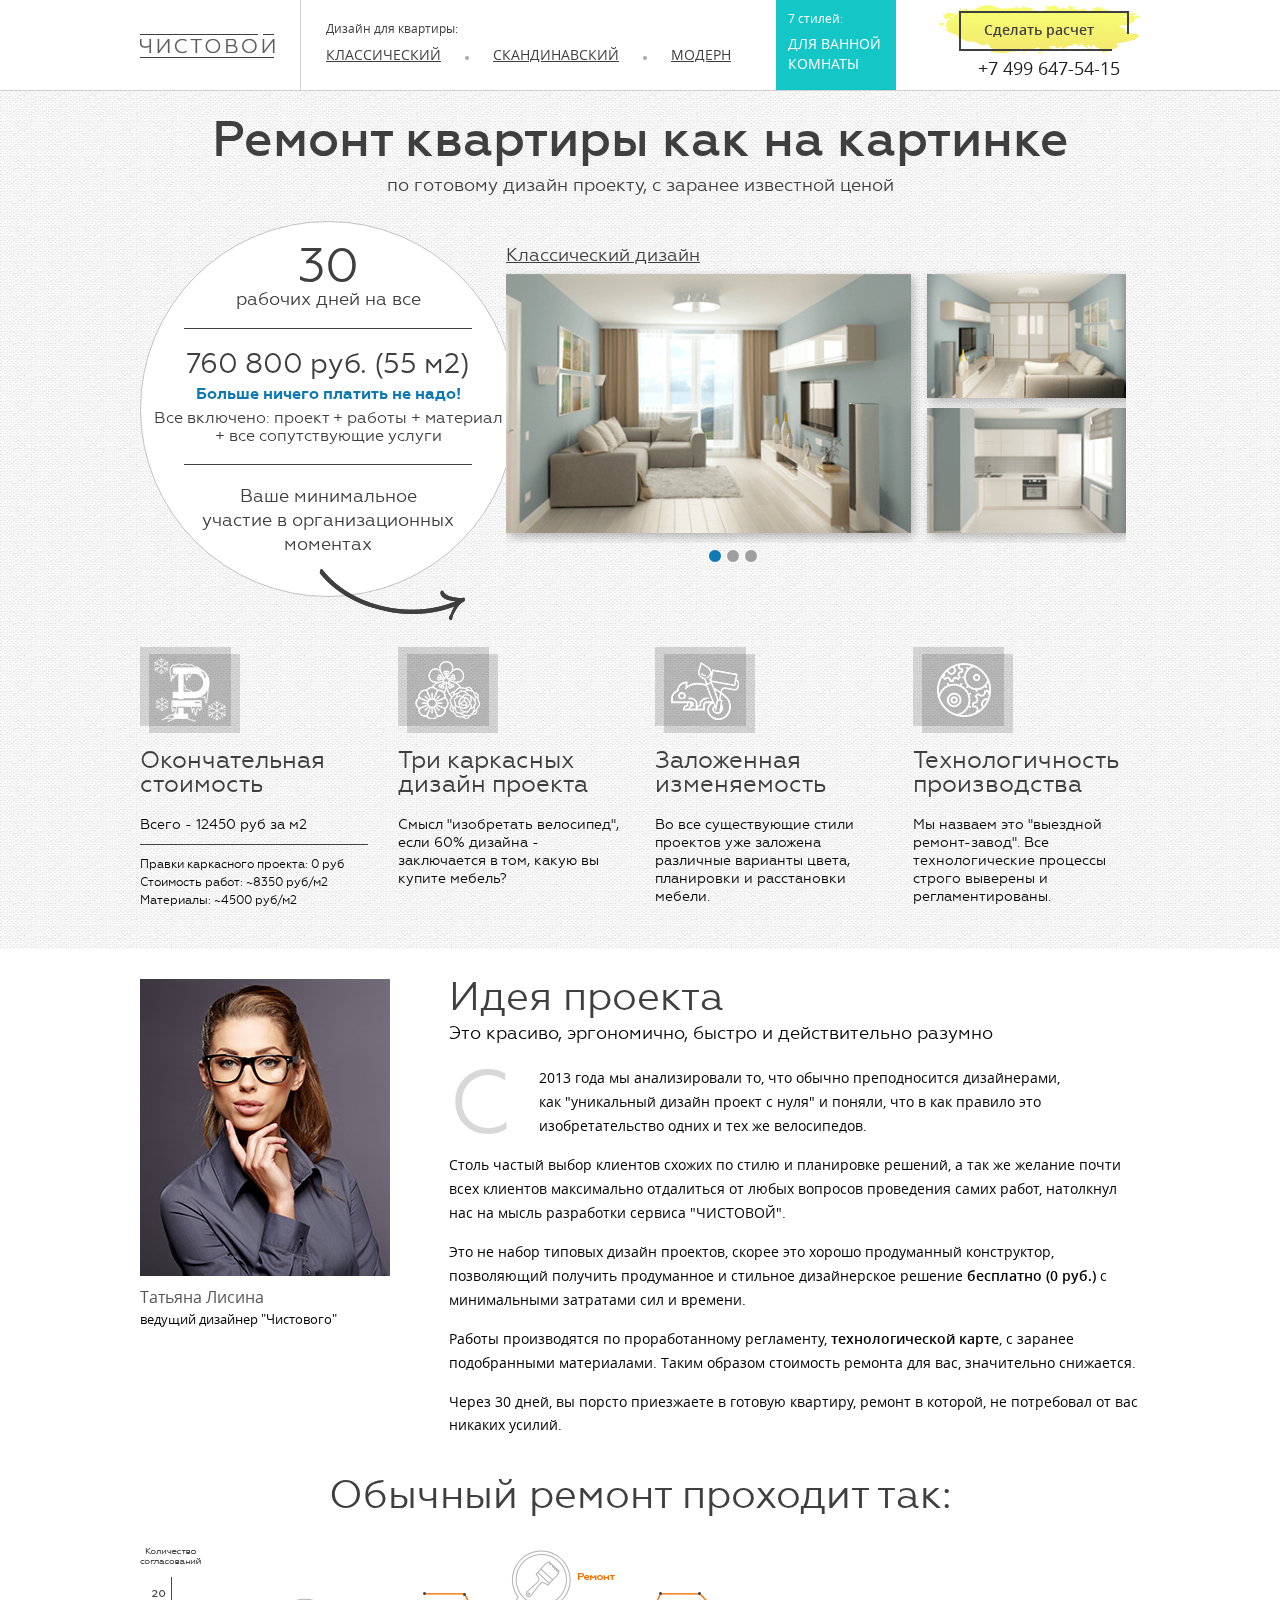
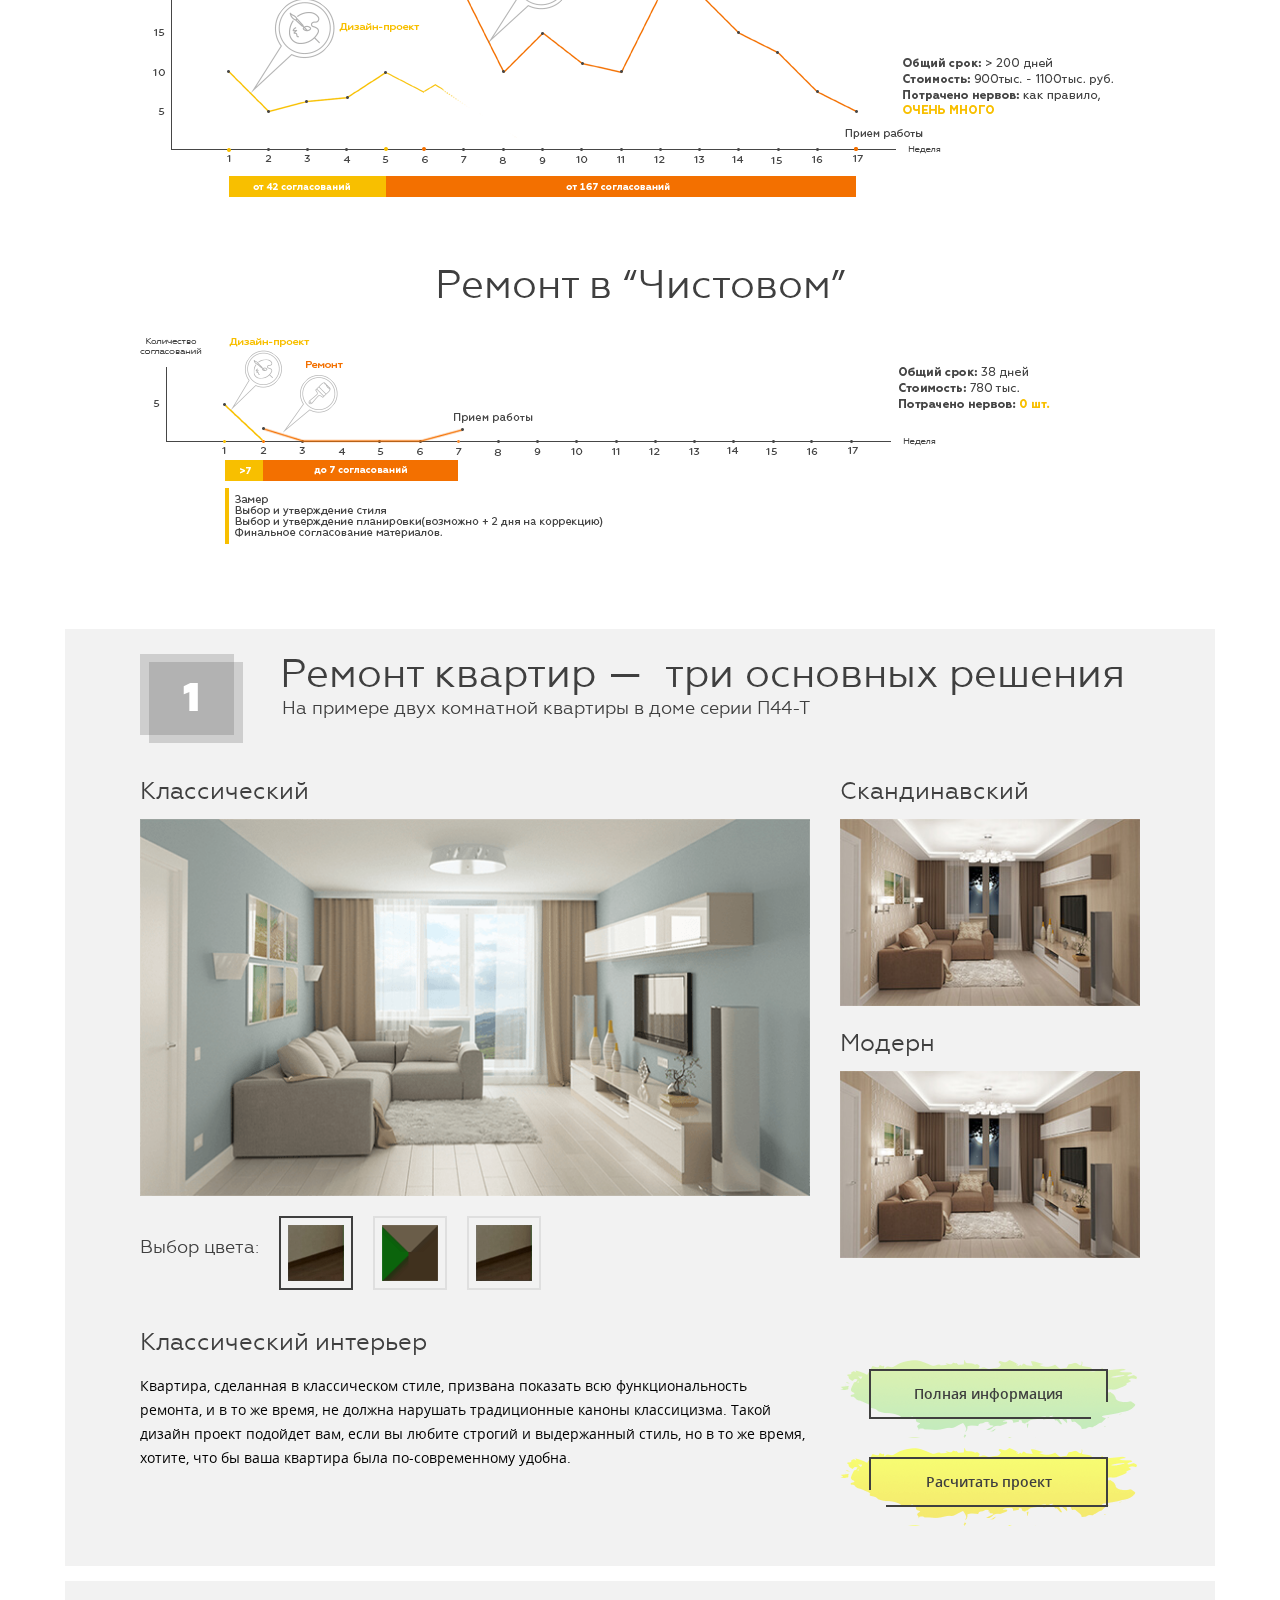
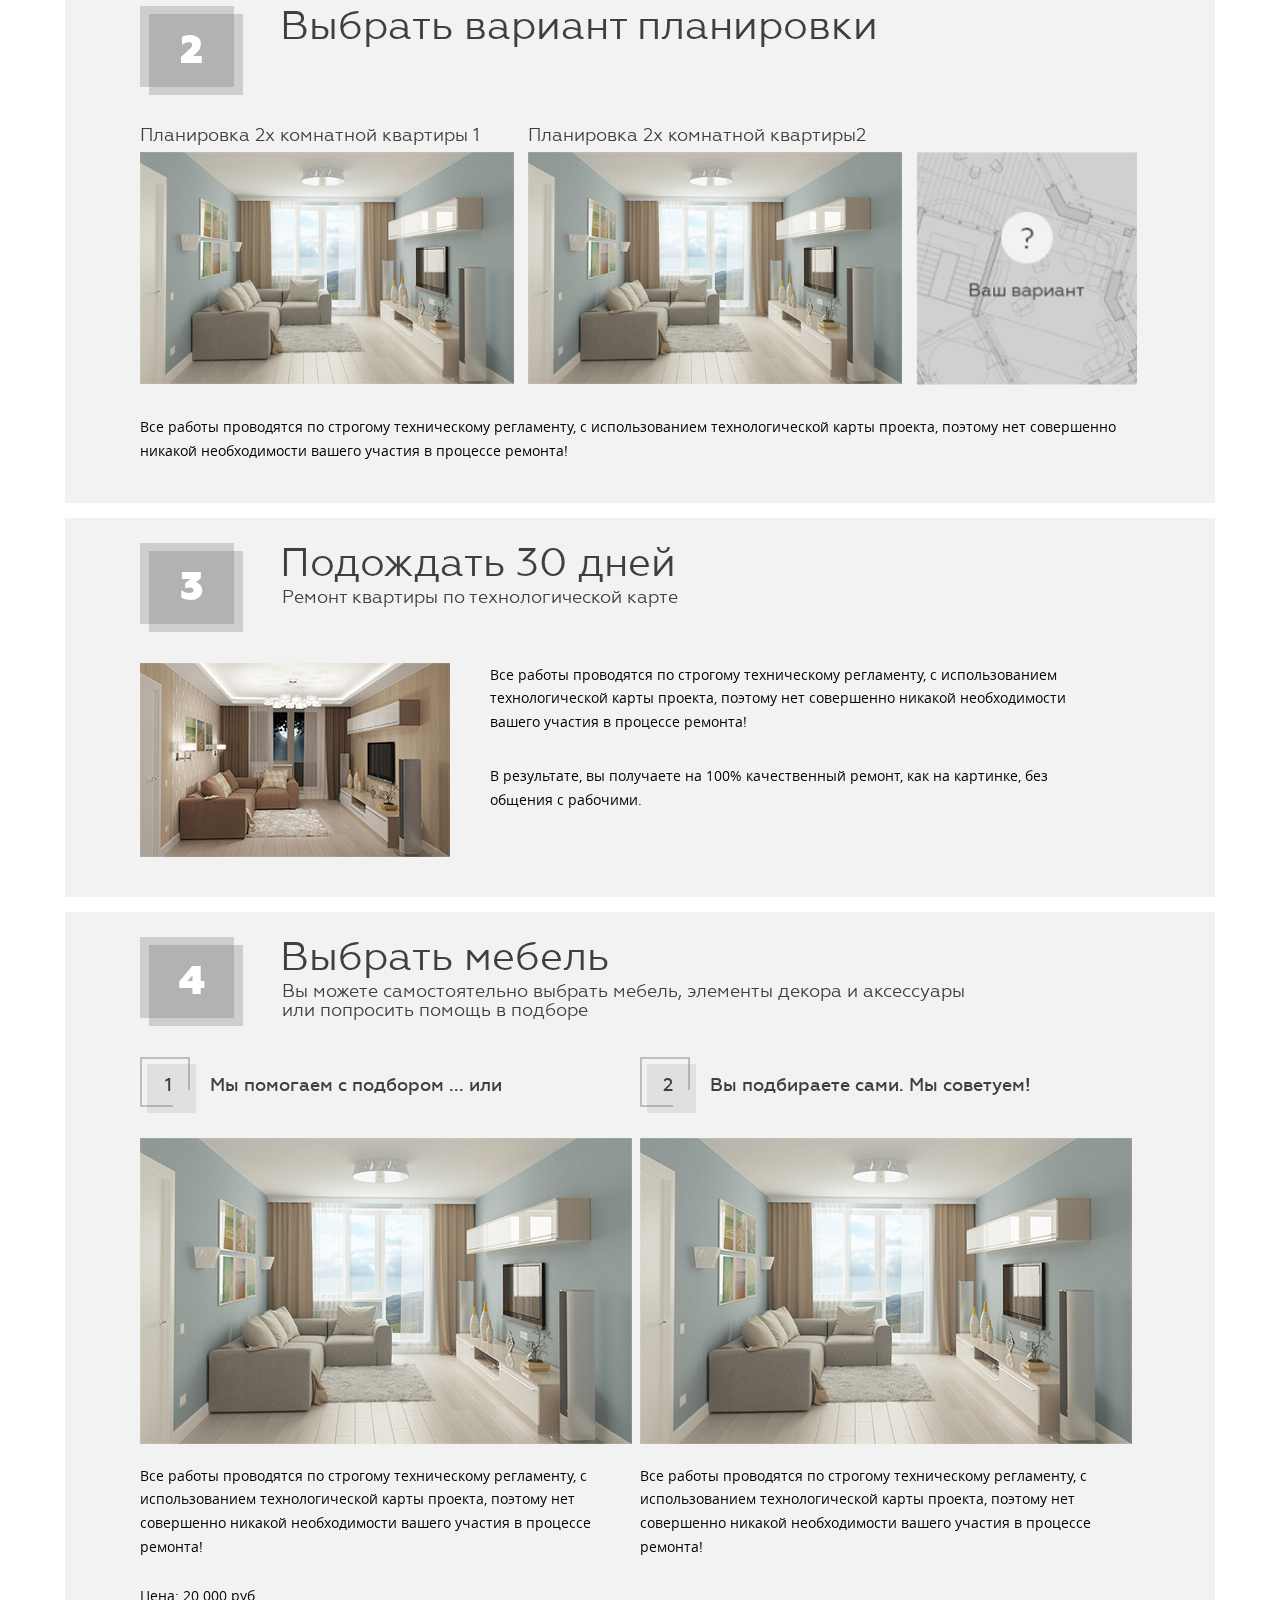
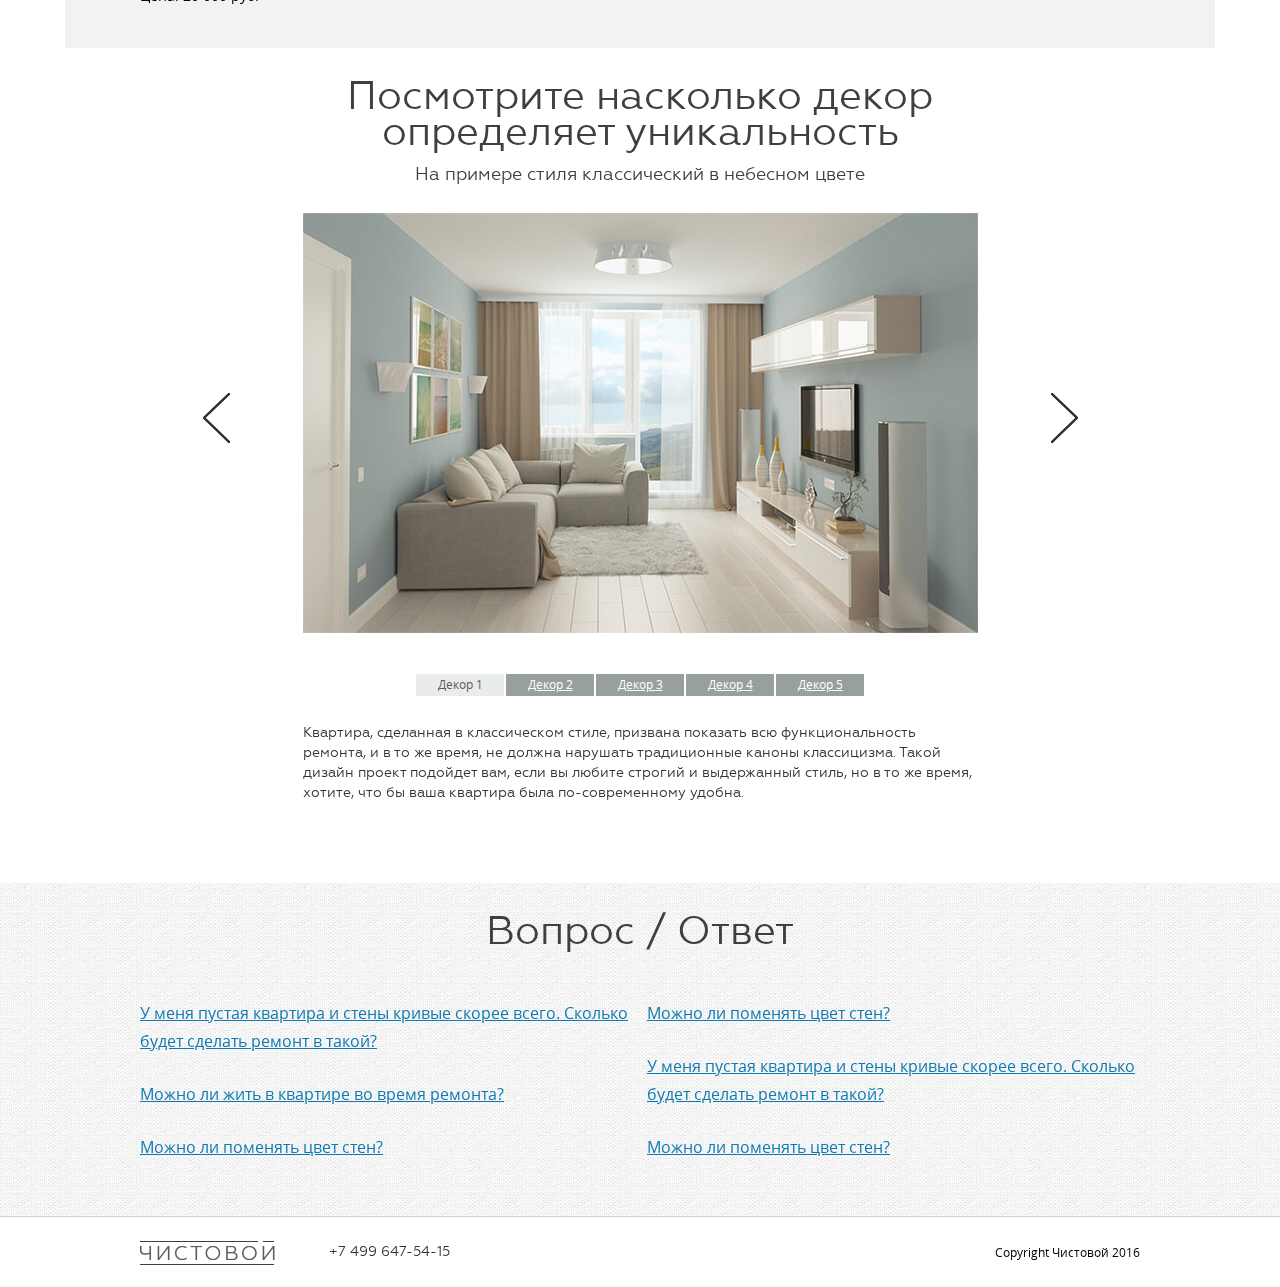
==== index.html @ 05109bc0 "Initial commit" ====
<!doctype html>
<html class="no-js" lang="ru">
<head>
    <meta charset="utf-8">
    <meta http-equiv="x-ua-compatible" content="ie=edge">
    <title></title>
    <meta name="description" content="">
    <meta name="viewport" content="width=device-width, initial-scale=1">

    <link rel="stylesheet" href="css/assets.css">
    <link rel="stylesheet" href="css/style.css">
    <script src="js/vendor/modernizr-2.8.3.min.js"></script>
</head>
<body>

<header class="header">
    <div class="container">

        <div class="header__logo">
            <a href="index.html">
                <img src="img/design/logo.png" alt="">
            </a>
        </div>
        <!-- /.header__logo -->
        <div class="header__menu">
            <div class="header__apartment">
                <span>Дизайн для квартиры:</span>
                <ul>
                    <li><a href="style.html">Классический</a></li>
                    <li><i></i></li>
                    <li><a href="style.html">Скандинавский</a></li>
                    <li><i></i></li>
                    <li><a href="style.html">модерн</a></li>
                </ul>
            </div>
            <!-- /.header__apartment -->
            <div class="header__bathroom">
                <span>7 стилей:</span>
                <ul>
                    <li><a href="bathroom.html">для ванной комнаты</a></li>
                </ul>
            </div>
            <!-- /.header__bathroom -->
        </div>
        <!-- /.header__menu -->
        <div class="header__calculation">
            <a class="header__calculation-calc" href="#">Сделать расчет</a><br>
            <a class="header__calculation-tel" href="tel:+7 499 647-54-15 ">+7 499 647-54-15 </a>
        </div>
        <!-- /.header__calculation -->
        <div class="header__mobile-menu">
            <span></span>
            <span></span>
            <span></span>
        </div>
        <!-- /.header__mobile-menu -->
    </div>
    <!-- /.container -->
</header>
<!-- /.header -->

<main class="main">

    <div class="container">
        <h1>
            Ремонт квартиры как на картинке<br>
                <span>
                    по готовому дизайн проекту, с заранее известной ценой
                </span>
        </h1>
    </div>
    <!-- /.container -->

    <div class="container">

        <div class="main__description main-description">

            <div class="main-description__time">
                <span>30</span>
                рабочих дней на все
            </div>
            <!-- /.main-description__time -->

            <div class="main-description__price">
                760 800 руб. (55 м2)
                <span>Больше ничего платить не надо!</span>
                <p>
                    Все включено: проект + работы + материал<br>
                    + все сопутствующие услуги
                </p>
            </div>
            <!-- /.main-description__price -->

            <div class="main-description__text">
                Ваше минимальное<br>
                участие в организационных<br>
                моментах
            </div>
            <!-- /.main-description__text -->

        </div>
        <!-- /.main__description -->

        <div class="main__slider">

            <div class="main__slider-item">

                <a href="#" class="main__slider-header">Классический дизайн</a>
                <!-- /.main__slider-header -->

                <div class="clearfix">
                    <div class="main__slider-big">
                        <img src="img/content/main-slider/1.png" alt="">
                    </div>
                    <!-- /.main__slider-big -->
                    <div class="main__slider-small">
                        <img src="img/content/main-slider/2.png" alt="">
                        <img src="img/content/main-slider/3.png" alt="">
                    </div>
                    <!-- /.main__slider-small -->
                </div>
                <!-- /.clearfix -->

            </div>
            <!-- /.main__slider-item -->

            <div class="main__slider-item">

                <a href="#" class="main__slider-header">Скандинавский дизайн</a>
                <!-- /.main__slider-header -->

                <div class="clearfix">
                    <div class="main__slider-big">
                        <img src="img/content/main-slider/1.png" alt="">
                    </div>
                    <!-- /.main__slider-big -->
                    <div class="main__slider-small">
                        <img src="img/content/main-slider/2.png" alt="">
                        <img src="img/content/main-slider/3.png" alt="">
                    </div>
                    <!-- /.main__slider-small -->
                </div>
                <!-- /.clearfix -->

            </div>
            <!-- /.main__slider-item -->

            <div class="main__slider-item">

                <a href="#" class="main__slider-header">Модерн</a>
                <!-- /.main__slider-header -->

                <div class="clearfix">
                    <div class="main__slider-big">
                        <img src="img/content/main-slider/1.png" alt="">
                    </div>
                    <!-- /.main__slider-big -->
                    <div class="main__slider-small">
                        <img src="img/content/main-slider/2.png" alt="">
                        <img src="img/content/main-slider/3.png" alt="">
                    </div>
                    <!-- /.main__slider-small -->
                </div>
                <!-- /.clearfix -->

            </div>
            <!-- /.main__slider-item -->

        </div>
        <!-- /.main__slider -->

    </div>
    <!-- /.container -->
    <div class="container">

        <div class="main__info">

            <div class="row">
                <div class="main__info-item">
                    <img src="img/design/ico/main__info/1.png" alt="">
                    <h3>
                        Окончательная<br>
                        стоимость
                    </h3>
                    <p>
                        <span>Всего - 12450 руб за м2</span>
                        <small>
                            Правки каркасного проекта: 0 руб
                            Стоимость работ: ~8350 руб/м2
                            Материалы: ~4500 руб/м2
                        </small>
                    </p>
                </div>
                <!-- /.main__info-item -->
                <div class="main__info-item">
                    <img src="img/design/ico/main__info/2.png" alt="">
                    <h3>
                        Три каркасных<br>
                        дизайн проекта
                    </h3>
                    <p>
                        Смысл "изобретать велосипед", если 60% дизайна - заключается в том, какую вы купите мебель?
                    </p>
                </div>
                <!-- /.main__info-item -->
                <div class="main__info-item">
                    <img src="img/design/ico/main__info/3.png" alt="">
                    <h3>
                        Заложенная<br>
                        изменяемость
                    </h3>
                    <p>
                        Во все существующие стили проектов уже заложена различные варианты цвета, планировки и
                        расстановки мебели.
                    </p>
                </div>
                <!-- /.main__info-item -->
                <div class="main__info-item">
                    <img src="img/design/ico/main__info/4.png" alt="">
                    <h3>
                        Технологичность<br>
                        производства
                    </h3>
                    <p>
                        Мы назваем это "выездной ремонт-завод". Все технологические процессы строго выверены
                        и регламентированы.
                    </p>
                </div>
                <!-- /.main__info-item -->
            </div>
            <!-- /.row -->

        </div>
        <!-- /.main__info -->

    </div>
    <!-- /.container -->

</main>
<!-- /.main -->

<section class="idea">
    <div class="container">
        <div class="row">
            <div class="idea__img">
                <img src="img/design/idea/idea__img.jpg" alt="">
                <h3>Татьяна Лисина</h3>
                <span>ведущий дизайнер "Чистового"</span>
            </div>
            <!-- /.idea__img -->
            <div class="idea__text">
                <h2 class="section-header">
                    Идея проекта
                </h2>
                <!-- /.section-header -->
                <h3>Это красиво, эргономично, быстро и действительно разумно</h3>
                <p class="p--first">
                    2013 года мы анализировали то, что обычно преподносится дизайнерами,<br>
                    как "уникальный дизайн проект с нуля" и поняли, что в как правило
                    это изобретательство одних и тех же велосипедов.
                </p>
                <p>
                    Столь частый выбор клиентов схожих по стилю и планировке решений,
                    а так же желание почти всех клиентов максимально отдалиться от любых
                    вопросов проведения самих работ, натолкнул нас на мысль разработки сервиса "ЧИСТОВОЙ".
                </p>
                <p>
                    Это не набор типовых дизайн проектов, скорее это хорошо продуманный
                    конструктор, позволяющий получить продуманное и стильное дизайнерское
                    решение <b>бесплатно (0 руб.)</b>
                    с минимальными затратами сил и времени.
                </p>
                <p>
                    Работы производятся по проработанному регламенту, <b>технологической карте</b>,
                    с заранее подобранными материалами. Таким образом стоимость ремонта для вас,
                    значительно снижается.
                </p>
                <p>
                    Через 30 дней, вы порсто приезжаете в готовую квартиру,
                    ремонт в которой, не потребовал от вас никаких усилий.
                </p>
            </div>
            <!-- /.idea__text -->
        </div>
        <!-- /.row -->
    </div>
    <!-- /.container -->
</section>
<!-- /.idea -->

<section class="difference">
    <div class="container">
        <div class="difference__item">
            <div class="section-header">Обычный ремонт проходит так:</div>
            <!-- /.section-header -->
            <img src="img/design/scheme/scheme-1.png" alt="">
        </div>
        <!-- /.difference__item -->
        <div class="difference__item">
            <div class="section-header">Ремонт в “Чистовом”</div>
            <!-- /.section-header -->
            <img src="img/design/scheme/scheme-2.png" alt="">
        </div>
        <!-- /.difference__item -->
    </div>
    <!-- /.container -->
</section>
<!-- /.difference -->

<section class="steps">
    <div class="container">
        <div class="steps__item step step--1">
            <div class="step__header">
                <div class="step__marker">1</div>
                <!-- /.step__marker -->
                <h2>Ремонт квартир —  три основных решения</h2>
                <div class="step__header-description">
                    На примере двух комнатной квартиры в доме серии П44-Т
                </div>
                <!-- /.step__header-description -->
            </div>
            <!-- /.step__header -->
            <div class="clearfix">
                <div class="step--1__big">
                    <div class="step--1__big-item active">
                        <h3>Классический</h3>
                        <div class="step--1__slider">
                            <img src="img/design/step-1.png" alt="">
                            <img src="img/design/step-1-2.jpg" alt="">
                            <img src="img/design/step-1-3.jpg" alt="">
                        </div>
                        <!-- /.step--1__slider -->

                        <div class="step--1__selection">
                            <span>Выбор цвета:</span>
                            <div class="step--1__selection__item active">
                                <img src="img/design/ico/steps/1.png" alt="">
                            </div>
                            <!-- /.step--1__selection__item -->
                            <div class="step--1__selection__item">
                                <img src="img/design/ico/steps/2.png" alt="">
                            </div>
                            <!-- /.step--1__selection__item -->
                            <div class="step--1__selection__item">
                                <img src="img/design/ico/steps/3.png" alt="">
                            </div>
                            <!-- /.step--1__selection__item -->
                        </div>
                        <!-- /.step--1__selection -->
                    </div>
                    <!-- /.step--1__big-item -->
                    <div class="step--1__big-item">
                        <h3>Скандинавский</h3>
                        <div class="step--1__slider">
                            <img src="img/design/step-1.png" alt="">
                            <img src="img/design/step-1-2.jpg" alt="">
                            <img src="img/design/step-1-3.jpg" alt="">
                        </div>
                        <!-- /.step--1__slider -->

                        <div class="step--1__selection">
                            <span>Выбор цвета:</span>
                            <div class="step--1__selection__item active">
                                <img src="img/design/ico/steps/1.png" alt="">
                            </div>
                            <!-- /.step--1__selection__item -->
                            <div class="step--1__selection__item">
                                <img src="img/design/ico/steps/2.png" alt="">
                            </div>
                            <!-- /.step--1__selection__item -->
                            <div class="step--1__selection__item">
                                <img src="img/design/ico/steps/3.png" alt="">
                            </div>
                            <!-- /.step--1__selection__item -->
                        </div>
                        <!-- /.step--1__selection -->
                    </div>
                    <!-- /.step--1__big-item -->
                    <div class="step--1__big-item">
                        <h3>Модерн</h3>
                        <div class="step--1__slider">
                            <img src="img/design/step-1.png" alt="">
                            <img src="img/design/step-1-2.jpg" alt="">
                            <img src="img/design/step-1-3.jpg" alt="">
                        </div>
                        <!-- /.step--1__slider -->

                        <div class="step--1__selection">
                            <span>Выбор цвета:</span>
                            <div class="step--1__selection__item active">
                                <img src="img/design/ico/steps/1.png" alt="">
                            </div>
                            <!-- /.step--1__selection__item -->
                            <div class="step--1__selection__item">
                                <img src="img/design/ico/steps/2.png" alt="">
                            </div>
                            <!-- /.step--1__selection__item -->
                            <div class="step--1__selection__item">
                                <img src="img/design/ico/steps/3.png" alt="">
                            </div>
                            <!-- /.step--1__selection__item -->
                        </div>
                        <!-- /.step--1__selection -->
                    </div>
                    <!-- /.step--1__big-item -->
                </div>
                <!-- /.step--1__big -->
                <div class="step--1__small">
                    <div class="step--1__small-item">
                        <h3>Классический</h3>
                        <img src="img/content/step-small.jpg" alt="">
                    </div>
                    <!-- /.step--1__small-item -->
                    <div class="step--1__small-item active">
                        <h3>Скандинавский</h3>
                        <img src="img/content/step-small.jpg" alt="">
                    </div>
                    <!-- /.step--1__small-item -->
                    <div class="step--1__small-item active">
                        <h3>Модерн</h3>
                        <img src="img/content/step-small.jpg" alt="">
                    </div>
                    <!-- /.step--1__small-item -->
                </div>
                <!-- /.step--1__small -->
                <div class="step--1__big step--1__big--text">
                    <h3>Классический интерьер</h3>
                    <p>
                        Квартира, сделанная в классическом стиле, призвана показать всю функциональность ремонта, и в то
                        же время, не должна нарушать традиционные каноны классицизма. Такой дизайн проект подойдет вам,
                        если вы любите строгий и выдержанный стиль, но в то же время, хотите, что бы ваша квартира была
                        по-современному удобна.
                    </p>
                </div>
                <!-- /.step--1__big -->
                <div class="step--1__small">
                    <div class="step--1__links">
                        <a class="s1" href="#">Полная информация</a>
                        <a class="s2" href="#">Расчитать проект</a>
                    </div>
                    <!-- /.step--1__links -->
                </div>
                <!-- /.step--1__small -->
            </div>
            <!-- /.clearfix -->
        </div>
        <!-- /.steps__item -->
        <div class="steps__item step step--2">
            <div class="step__header">
                <div class="step__marker">2</div>
                <!-- /.step__marker -->
                <h2>Выбрать вариант планировки</h2>
            </div>
            <!-- /.step__header -->
            <div class="row">
                <div class="step--2__item">
                    <h3>Планировка 2х комнатной квартиры 1</h3>
                    <img src="img/content/staps/step--4.jpg" alt="">
                </div>
                <!-- /.step--2__item -->
                <div class="step--2__item">
                    <h3>Планировка 2х комнатной квартиры2</h3>
                    <img src="img/content/staps/step--4.jpg" alt="">
                </div>
                <!-- /.step--2__item -->
                <div class="step--2__item step--2__item--last">
                    <img src="img/design/your-option.jpg" alt="">
                </div>
                <!-- /.step--2__item -->
            </div>
            <!-- /.row -->
            <p>
                Все работы проводятся по строгому техническому регламенту, с использованием технологической карты
                проекта, поэтому нет совершенно никакой необходимости вашего участия в процессе ремонта!
            </p>
        </div>
        <!-- /.steps__item -->
        <div class="steps__item step step--3">
            <div class="step__header">
                <div class="step__marker">3</div>
                <!-- /.step__marker -->
                <h2>Подождать 30 дней</h2>
                <div class="step__header-description">
                    Ремонт квартиры по технологической карте
                </div>
                <!-- /.step__header-description -->
            </div>
            <!-- /.step__header -->
            <div class="step__wrap">
                <div class="step--3__img">
                    <img src="img/content/staps/step-3.jpg" alt="">
                </div>
                <!-- /.step--3__img -->
                <div class="step--3__text">
                    <p>
                        Все работы проводятся по строгому техническому регламенту, с использованием технологической
                        карты проекта, поэтому нет совершенно никакой необходимости вашего участия в процессе ремонта!
                    </p>
                    <p>
                        В результате, вы получаете на 100% качественный ремонт, как на картинке, без общения с рабочими.
                    </p>
                </div>
                <!-- /.step--3__text -->
            </div>
            <!-- /.step__wrap -->
        </div>
        <!-- /.steps__item -->
        <div class="steps__item step step--4">
            <div class="step__header">
                <div class="step__marker">4</div>
                <!-- /.step__marker -->
                <h2>Выбрать мебель</h2>
                <div class="step__header-description">
                    Вы можете самостоятельно выбрать мебель, элементы декора и аксессуары<br>
                    или попросить помощь в подборе
                </div>
                <!-- /.step__header-description -->
            </div>
            <!-- /.step__header -->
            <div class="step__wrap">
                <div class="step--4__item">
                    <div class="step--4__header">
                        <div class="step--4__marker">1</div>
                        <!-- /.step--4__marker -->
                        <span>Мы помогаем с подбором               ... или</span>
                    </div>
                    <!-- /.step--4__header -->
                    <img src="img/content/staps/step--4.jpg" alt="">
                    <p>
                        Все работы проводятся по строгому техническому регламенту, с использованием технологической
                        карты проекта, поэтому нет совершенно никакой необходимости вашего участия в процессе ремонта!
                    </p>
                    <div class="step--4__price">
                        Цена: 20 000 руб.
                    </div>
                    <!-- /.step--4__price -->
                </div>
                <!-- /.step--4__item -->
                <div class="step--4__item">
                    <div class="step--4__header">
                        <div class="step--4__marker">2</div>
                        <!-- /.step--4__marker -->
                        <span>Вы подбираете сами. Мы советуем! </span>
                    </div>
                    <!-- /.step--4__header -->
                    <img src="img/content/staps/step--4.jpg" alt="">
                    <p>
                        Все работы проводятся по строгому техническому регламенту, с использованием технологической
                        карты проекта, поэтому нет совершенно никакой необходимости вашего участия в процессе ремонта!
                    </p>
                </div>
                <!-- /.step--4__item -->
            </div>
            <!-- /.step__wrap -->
        </div>
        <!-- /.steps__item -->
    </div>
    <!-- /.container -->
</section>
<!-- /.steps -->

<section class="decor-slider">
    <div class="container">
        <h2 class="section-header">
            Посмотрите насколько декор<br>
            определяет уникальность
        </h2>
        <!-- /.section-header -->
        <h3>На примере стиля классический в небесном цвете </h3>
        <div class="decor-slider__slider">
            <div class="decor-slider__item">
                <img src="img/content/decor-slider/decor-slider.jpg" alt="">
                <div class="decor-slider__description">
                    <p>
                        Квартира, сделанная в классическом стиле, призвана показать всю функциональность ремонта, и в то
                        же время, не должна нарушать традиционные каноны классицизма. Такой дизайн проект подойдет вам,
                        если вы любите строгий и выдержанный стиль, но в то же время, хотите, что бы ваша квартира была
                        по-современному удобна.
                    </p>
                </div>
                <!-- /.decor-slider__description -->
            </div>
            <!-- /.decor-slider__item -->
            <div class="decor-slider__item">
                <img src="img/content/decor-slider/decor-slider.jpg" alt="">
                <div class="decor-slider__description">
                    <p>
                        Квартира, сделанная в классическом стиле, призвана показать всю функциональность ремонта, и в то
                        же время, не должна нарушать традиционные каноны классицизма. Такой дизайн проект подойдет вам,
                        если вы любите строгий и выдержанный стиль, но в то же время, хотите, что бы ваша квартира была
                        по-современному удобна.
                    </p>
                </div>
                <!-- /.decor-slider__description -->
            </div>
            <!-- /.decor-slider__item -->
            <div class="decor-slider__item">
                <img src="img/content/decor-slider/decor-slider.jpg" alt="">
                <div class="decor-slider__description">
                    <p>
                        Квартира, сделанная в классическом стиле, призвана показать всю функциональность ремонта, и в то
                        же время, не должна нарушать традиционные каноны классицизма. Такой дизайн проект подойдет вам,
                        если вы любите строгий и выдержанный стиль, но в то же время, хотите, что бы ваша квартира была
                        по-современному удобна.
                    </p>
                </div>
                <!-- /.decor-slider__description -->
            </div>
            <!-- /.decor-slider__item -->
            <div class="decor-slider__item">
                <img src="img/content/decor-slider/decor-slider.jpg" alt="">
                <div class="decor-slider__description">
                    <p>
                        Квартира, сделанная в классическом стиле, призвана показать всю функциональность ремонта, и в то
                        же время, не должна нарушать традиционные каноны классицизма. Такой дизайн проект подойдет вам,
                        если вы любите строгий и выдержанный стиль, но в то же время, хотите, что бы ваша квартира была
                        по-современному удобна.
                    </p>
                </div>
                <!-- /.decor-slider__description -->
            </div>
            <!-- /.decor-slider__item -->
            <div class="decor-slider__item">
                <img src="img/content/decor-slider/decor-slider.jpg" alt="">
                <div class="decor-slider__description">
                    <p>
                        Квартира, сделанная в классическом стиле, призвана показать всю функциональность ремонта, и в то
                        же время, не должна нарушать традиционные каноны классицизма. Такой дизайн проект подойдет вам,
                        если вы любите строгий и выдержанный стиль, но в то же время, хотите, что бы ваша квартира была
                        по-современному удобна.
                    </p>
                </div>
                <!-- /.decor-slider__description -->
            </div>
            <!-- /.decor-slider__item -->
        </div>
        <!-- /.decor-slider__slider -->
    </div>
    <!-- /.container -->
</section>
<!-- /.decor-slider -->


<section class="qa">
    <div class="container">
        <h2>Вопрос / Ответ </h2>
        <ul>
            <li>
                <h3>
                    У меня пустая квартира и стены кривые скорее всего. Сколько будет сделать ремонт в такой?
                </h3>
                <p>Lorem ipsum dolor sit amet, consectetur adipisicing elit. A corporis culpa debitis in ipsam, itaque
                    natus nisi nostrum rerum ut.</p>
            </li>
            <li>
                <h3>
                    Можно ли жить в квартире во время ремонта?
                </h3>
                <p>Lorem ipsum dolor sit amet, consectetur adipisicing elit. A corporis culpa debitis in ipsam, itaque
                    natus nisi nostrum rerum ut.</p>
            </li>
            <li>
                <h3>
                    Можно ли поменять цвет стен?
                </h3>
                <p>Lorem ipsum dolor sit amet, consectetur adipisicing elit. A corporis culpa debitis in ipsam, itaque
                    natus nisi nostrum rerum ut.</p>
            </li>
            <li>
                <h3>
                    Можно ли поменять цвет стен?
                </h3>
                <p>Lorem ipsum dolor sit amet, consectetur adipisicing elit. A corporis culpa debitis in ipsam, itaque
                    natus nisi nostrum rerum ut.</p>
            </li>
            <li>
                <h3>
                    У меня пустая квартира и стены кривые скорее всего. Сколько будет сделать ремонт в такой?
                </h3>
                <p>Lorem ipsum dolor sit amet, consectetur adipisicing elit. A corporis culpa debitis in ipsam, itaque
                    natus nisi nostrum rerum ut.</p>
            </li>
            <li>
                <h3>
                    Можно ли поменять цвет стен?
                </h3>
                <p>Lorem ipsum dolor sit amet, consectetur adipisicing elit. A corporis culpa debitis in ipsam, itaque
                    natus nisi nostrum rerum ut.</p>
            </li>
        </ul>
    </div>
    <!-- /.container -->
</section>
<!-- /.qa -->


<footer class="footer">
    <div class="container">
        <div class="footer__contact">
            <img src="img/design/logo.png" alt="">
            <a href="tel:+7 499 647-54-15">+7 499 647-54-15 </a>
        </div>
        <!-- /.footer__contact -->
        <div class="footer__copyright">
            Copyright Чистовой 2016
        </div>
        <!-- /.footer__copyright -->
    </div>
    <!-- /.container -->
</footer>
<!-- /.footer -->


<script src="https://code.jquery.com/jquery-1.12.0.min.js"></script>
<script>window.jQuery || document.write('<script src="js/vendor/jquery-1.12.0.min.js"><\/script>')</script>
<script src="js/assets.js"></script>
<script src="js/main.js"></script>
</body>
</html>
---- css/assets.css ----
/*! normalize.css v3.0.3 | MIT License | github.com/necolas/normalize.css */
html{font-family:sans-serif;-ms-text-size-adjust:100%;-webkit-text-size-adjust:100%}body{margin:0}article,aside,details,figcaption,figure,footer,header,hgroup,main,menu,nav,section,summary{display:block}audio,canvas,progress,video{display:inline-block;vertical-align:baseline}audio:not([controls]){display:none;height:0}[hidden],template{display:none}a{background-color:transparent}a:active,a:hover{outline:0}abbr[title]{border-bottom:1px dotted}b,strong{font-weight:700}dfn{font-style:italic}h1{font-size:2em;margin:.67em 0}mark{color:#000;background:#ff0}small{font-size:80%}sub,sup{font-size:75%;line-height:0;position:relative;vertical-align:baseline}sup{top:-.5em}sub{bottom:-.25em}img{border:0}svg:not(:root){overflow:hidden}figure{margin:1em 40px}hr{box-sizing:content-box;height:0}pre{overflow:auto}code,kbd,pre,samp{font-family:monospace,monospace;font-size:1em}button,input,optgroup,select,textarea{font:inherit;margin:0;color:inherit}button{overflow:visible}button,select{text-transform:none}button,html input[type=button],input[type=reset],input[type=submit]{cursor:pointer;-webkit-appearance:button}button[disabled],html input[disabled]{cursor:default}button::-moz-focus-inner,input::-moz-focus-inner{padding:0;border:0}input{line-height:normal}input[type=checkbox],input[type=radio]{box-sizing:border-box;padding:0}input[type=number]::-webkit-inner-spin-button,input[type=number]::-webkit-outer-spin-button{height:auto}input[type=search]{box-sizing:content-box;-webkit-appearance:textfield}input[type=search]::-webkit-search-cancel-button,input[type=search]::-webkit-search-decoration{-webkit-appearance:none}fieldset{margin:0 2px;padding:.35em .625em .75em;border:1px solid silver}legend{border:0}textarea{overflow:auto}optgroup{font-weight:700}table{border-spacing:0;border-collapse:collapse}legend,td,th{padding:0}
/*! HTML5 Boilerplate v5.3.0 | MIT License | https://html5boilerplate.com/ */
html{line-height:1.4;color:#222;font-size:10px;-webkit-tap-highlight-color:rgba(0,0,0,0);-webkit-backface-visibility:hidden}::-moz-selection{background:#b3d4fc;text-shadow:none}::selection{background:#b3d4fc;text-shadow:none}fieldset,hr{padding:0;border:0}hr{display:block;height:1px;border-top:1px solid #ccc;margin:1em 0}audio,canvas,iframe,img,svg,video{vertical-align:middle}fieldset{margin:0}.browserupgrade{margin:.2em 0;padding:.2em 0;color:#000;background:#ccc}.hidden{display:none!important}.visuallyhidden{position:absolute;overflow:hidden;clip:rect(0 0 0 0);width:1px;height:1px;margin:-1px;padding:0;border:0}.visuallyhidden.focusable:active,.visuallyhidden.focusable:focus{position:static;overflow:visible;clip:auto;width:auto;height:auto;margin:0}.invisible{visibility:hidden}.clearfix:after,.clearfix:before{display:table;content:' '}.clearfix:after{clear:both}@media print{*,:after,:before,:first-letter,:first-line{color:#000!important;background:0 0!important;box-shadow:none!important;text-shadow:none!important}a,a:visited{text-decoration:underline}a[href]:after{content:' (' attr(href) ')'}abbr[title]:after{content:' (' attr(title) ')'}a[href^='#']:after,a[href^='javascript:']:after{content:''}blockquote,pre{border:1px solid #999}thead{display:table-header-group}blockquote,img,pre,tr{page-break-inside:avoid}img{max-width:100%!important}h2,h3,p{orphans:3;widows:3}h2,h3{page-break-after:avoid}}body{font-family:'Helvetica Neue',Helvetica,Arial,sans-serif;font-size:14px;line-height:1.42857143;color:#333;background-color:#fff}*,:after,:before{box-sizing:border-box}a{text-decoration:inherit;color:inherit}a,button,input,select,textarea{outline:none}button,input,textarea{border:none}textarea{resize:none}:focus::-webkit-input-placeholder{color:transparent}:focus:-moz-placeholder,:focus::-moz-placeholder{color:transparent}:focus:-ms-input-placeholder{color:transparent}.icr-label{position:relative;display:inline-block}.icr-hidden,.icr-input{position:absolute;display:block}.icr-hidden{overflow:hidden;width:0;height:0;top:0;left:0}.icr-input{top:-20px;left:-20px}.icr-item,.icr-text{display:inline;vertical-align:middle}.icr-item{position:relative;display:inline-block}.icr-label .type_checkbox{background-position:0 0}.icr-label .type_radio{background-position:0 -50px}.icr-label:hover .type_checkbox{background-position:-50px 0}.icr-label:hover .type_radio{background-position:-50px -50px}.icr-label.checked .type_checkbox,.icr-label.checked:hover .type_checkbox{background-position:-150px 0}.icr-label.checked .type_radio,.icr-label.checked:hover .type_radio{background-position:-150px -50px}.icr-label.disabled{opacity:.5}.lt-ie9 .icr-label.disabled{filter:alpha(opacity=50)}.icr-label.disabled .type_checkbox{background-position:0 0!important}.icr-label.disabled .type_radio{background-position:0 -50px!important}.icr-label.checked.disabled .type_checkbox{background-position:-100px 0!important}.icr-label.checked.disabled .type_radio{background-position:-100px -50px!important}.slick-list,.slick-slider{position:relative;display:block}.slick-slider{box-sizing:border-box;-webkit-user-select:none;-moz-user-select:none;-ms-user-select:none;user-select:none;-webkit-touch-callout:none;-khtml-user-select:none;-ms-touch-action:pan-y;touch-action:pan-y;-webkit-tap-highlight-color:transparent}.slick-list{overflow:hidden;margin:0;padding:0}.slick-list:focus{outline:none}.slick-list.dragging{cursor:pointer;cursor:hand}.slick-slider .slick-list,.slick-slider .slick-track{-webkit-transform:translate3d(0,0,0);transform:translate3d(0,0,0)}.slick-track{position:relative;top:0;left:0;display:block}.slick-track:after,.slick-track:before{display:table;content:''}.slick-track:after{clear:both}.slick-loading .slick-track{visibility:hidden}.slick-slide{display:none;float:left;height:100%;min-height:1px}[dir=rtl] .slick-slide{float:right}.slick-initialized .slick-slide,.slick-slide img{display:block}.slick-slide.slick-loading img{display:none}.slick-slide.dragging img{pointer-events:none}.slick-loading .slick-slide{visibility:hidden}.slick-vertical .slick-slide{display:block;height:auto;border:1px solid transparent}.slick-arrow.slick-hidden{display:none}
---- css/style.css ----
@charset "UTF-8";
.container {
    width: 1150px;
    margin: auto;
    padding: 0 75px;
}

.slide:active, .slide:focus {
    outline: none;
}
.slider {
    opacity: 0;
}

@media (max-width: 1199px) {
    .container {
        width: 1030px;
        padding: 0 15px;
    }
}

@media (max-width: 991px) {
    .container {
        width: 750px;
    }
}

@media (max-width: 767px) {
    .container {
        width: auto;
    }
}

::-webkit-input-placeholder {
    color: rgba(63, 63, 63, .5);
}

::-moz-placeholder {
    opacity: 1;
    color: rgba(63, 63, 63, .5);
}

:-moz-placeholder {
    opacity: 1;
    color: rgba(63, 63, 63, .5);
}

:-ms-input-placeholder {
    color: rgba(63, 63, 63, .5);
}

html {
    position: relative;

    min-height: 100%;
}

body {
    margin-bottom: 70px;
}

.footer {
    position: absolute;
    bottom: 0;

    width: 100%;
    height: 70px;
}

@font-face {
    font-family: 'Geometria';
    font-weight: 300;
    font-style: normal;

    src: url('../fonts/geometria-light-webfont.eot');
    src: url('../fonts/geometria-light-webfont.eot?#iefix') format('embedded-opentype'), url('../fonts/geometria-light-webfont.woff2') format('woff2'), url('../fonts/geometria-light-webfont.woff') format('woff'), url('../fonts/geometria-light-webfont.ttf') format('truetype');
}

@font-face {
    font-family: 'Geometria';
    font-weight: 400;
    font-style: normal;

    src: url('../fonts/geometria-regular-webfont.eot');
    src: url('../fonts/geometria-regular-webfont.eot?#iefix') format('embedded-opentype'), url('../fonts/geometria-regular-webfont.woff2') format('woff2'), url('../fonts/geometria-regular-webfont.woff') format('woff'), url('../fonts/geometria-regular-webfont.ttf') format('truetype');
}

@font-face {
    font-family: 'Geometria';
    font-weight: 500;
    font-style: normal;

    src: url('../fonts/geometria-medium-webfont.eot');
    src: url('../fonts/geometria-medium-webfont.eot?#iefix') format('embedded-opentype'), url('../fonts/geometria-medium-webfont.woff2') format('woff2'), url('../fonts/geometria-medium-webfont.woff') format('woff'), url('../fonts/geometria-medium-webfont.ttf') format('truetype');
}

@font-face {
    font-family: 'Geometria';
    font-weight: 700;
    font-style: normal;

    src: url('../fonts/geometria-bold-webfont.eot');
    src: url('../fonts/geometria-bold-webfont.eot?#iefix') format('embedded-opentype'), url('../fonts/geometria-bold-webfont.woff2') format('woff2'), url('../fonts/geometria-bold-webfont.woff') format('woff'), url('../fonts/geometria-bold-webfont.ttf') format('truetype');
}

@font-face {
    font-family: 'Geometria';
    font-weight: 900;
    font-style: normal;

    src: url('../fonts/geometria-heavy-webfont.eot');
    src: url('../fonts/geometria-heavy-webfont.eot?#iefix') format('embedded-opentype'), url('../fonts/geometria-heavy-webfont.woff2') format('woff2'), url('../fonts/geometria-heavy-webfont.woff') format('woff'), url('../fonts/geometria-heavy-webfont.ttf') format('truetype');
}

@font-face {
    font-family: 'OpenSans';
    font-weight: 400;
    font-style: normal;

    src: url('../fonts/opensans-regular-webfont.eot');
    src: url('../fonts/opensans-regular-webfont.eot?#iefix') format('embedded-opentype'), url('../fonts/opensans-regular-webfont.woff2') format('woff2'), url('../fonts/opensans-regular-webfont.woff') format('woff'), url('../fonts/opensans-regular-webfont.ttf') format('truetype');
}

@font-face {
    font-family: 'OpenSans';
    font-weight: 600;
    font-style: normal;

    src: url('../fonts/opensans-semibold-webfont.eot');
    src: url('../fonts/opensans-semibold-webfont.eot?#iefix') format('embedded-opentype'), url('../fonts/opensans-semibold-webfont.woff2') format('woff2'), url('../fonts/opensans-semibold-webfont.woff') format('woff'), url('../fonts/opensans-semibold-webfont.ttf') format('truetype');
}

html,
body {
    font-family: 'Geometria', sans-serif;
}

h1,
h2,
h3,
h4,
h5,
h6,
p {
    margin: 0;
}

.container:before,
.container:after,
.row:before,
.row:after {
    display: table;

    content: '';
}

.container:after,
.row:after {
    clear: both;
}

.row {
    margin: 0 -15px;
}

.section-header {
    font-size: 40px;
    font-weight: 400;
    line-height: .9;

    text-align: center;

    color: #3f3f3f;
}

.stars {
    display: inline-block;

    margin-left: 10px;
}

.star {
    position: relative;
    top: 2px;

    display: inline-block;
    float: left;

    width: 15px;
    height: 15px;
    margin-right: 5px;
}

.star:last-of-type {
    margin-right: 0;
}

.star--or {
    background: url('../img/design/star/star-or.png');
}

.star--gr {
    background: url('../img/design/star/star-gr.png');
}

.icr-text {
    font-family: 'OpenSans', sans-serif;
    font-size: 16px;
    line-height: 2.5;

    margin-left: 15px;

    color: #3f3f3f;
}

.style-check:before,
.style-check:after {
    display: table;

    content: '';
}

.style-check:after {
    clear: both;
}

.style-check__item {
    float: left;

    width: 70px;
    height: 70px;
    margin-right: 10px;
    padding: 5px;

    cursor: pointer;

    border: 2px solid rgba(63, 63, 63, .11);
}

@media (max-width: 767px) {
    .style-check__item {
        width: 45px;
        height: 45px;
        padding: 2px;
    }
}

.style-check__item:last-of-type {
    margin-right: 0;
}

.style-check__item.active {
    border: 2px solid #3f3f3f;
}

.style-check__item img {
    max-width: 100%;
}

.header {
    font-family: 'OpenSans', sans-serif;

    min-height: 90px;

    border-bottom: 1px solid #d1d1d1;
    background: #fff;
}

.header:before,
.header:after {
    display: table;

    content: '';
}

.header:after {
    clear: both;
}

@media (max-width: 767px) {
    .header {
        position: fixed;
        z-index: 1;
        top: 0;
        left: 0;

        width: 100%;
        height: 50px;
        min-height: 50px;
    }
}

.header__logo {
    line-height: 90px;

    float: left;

    padding-right: 25px;
}

@media (max-width: 1199px) {
    .header__logo {
        padding-right: 15px;
    }
}

@media (max-width: 767px) {
    .header__logo {
        line-height: 50px;
    }
}

.header__mobile-menu {
    display: none;
    float: right;

    width: 35px;
    margin-top: 15px;
}

.header__mobile-menu span {
    display: block;

    height: 4px;
    margin-bottom: 4px;

    background: #000;
}

@media (max-width: 767px) {
    .header__mobile-menu {
        display: block;
    }
}

.header__menu {
    float: left;

    height: 90px;
    padding: 0 25px;

    border-left: 1px solid #d1d1d1;
}

.header__menu:before,
.header__menu:after {
    display: table;

    content: '';
}

.header__menu:after {
    clear: both;
}

@media (max-width: 1199px) {
    .header__menu {
        padding: 0 10px;
    }
}

@media (max-width: 991px) {
    .header__menu {
        display: none;
    }
}

@media (max-width: 767px) {
    .header__menu {
        position: fixed;
        top: 65px;
        right: 0;

        width: 250px;
        height: auto;
        padding: 0 15px;

        border: none;
    }
}

.header__contact {
    float: left;
}

.header__apartment {
    float: left;

    padding-top: 22px;
}

@media (max-width: 767px) {
    .header__apartment {
        float: none;

        padding: 15px;

        background: #fff;
    }
}

.header__apartment span {
    font-size: 12px;
    font-weight: 400;
    line-height: 1;

    display: block;

    margin-bottom: 11px;

    color: #3f3f3f;
}

.header__apartment ul {
    margin: 0;
    padding: 0;
}

.header__apartment ul li {
    position: relative;

    display: inline-block;

    margin-right: 20px;

    vertical-align: top;
}

@media (max-width: 767px) {
    .header__apartment ul li {
        display: block;

        margin: 10px 0;
    }
}

@media (max-width: 767px) {
    .header__apartment ul li:last-of-type {
        margin-bottom: 0;
    }
}

.header__apartment ul li a {
    font-size: 14px;
    font-weight: 400;
    line-height: 1.3;

    text-decoration: underline;
    text-transform: uppercase;

    color: #3f3f3f;
}

.header__apartment ul li a:hover {
    text-decoration: none;
}

.header__apartment ul li i {
    display: inline-block;

    width: 4px;
    height: 4px;

    border-radius: 50%;
    background: #a8a8a8;
}

@media (max-width: 767px) {
    .header__apartment ul li i {
        display: none;
    }
}

.header__bathroom {
    float: left;

    width: 120px;
    height: 90px;
    margin-left: 25px;
    padding: 12px 12px 0;

    background: #14c6c5;
}

@media (max-width: 767px) {
    .header__bathroom {
        float: none;

        width: 100%;
        height: auto;
        margin-left: 0;
        padding: 15px;
    }
}

.header__bathroom span {
    font-size: 12px;
    font-weight: 400;
    line-height: 1;

    display: block;

    margin-bottom: 10px;

    color: #fff;
}

.header__bathroom ul {
    margin: 0;
    padding: 0;

    list-style: none;
}

.header__bathroom ul li {
    display: inline-block;
}

.header__bathroom ul li a {
    font-size: 14px;
    font-weight: 400;

    text-transform: uppercase;

    color: #fff;
}

.header__bathroom ul li a:hover {
    text-decoration: underline;
}

.header__calculation {
    float: right;

    padding-top: 5px;

    text-align: right;
}

@media (max-width: 767px) {
    .header__calculation {
        display: none;
    }
}

.header__calculation-calc {
    font-size: 14px;
    font-weight: 600;
    line-height: 50px;

    display: inline-block;

    width: 202px;
    height: 51px;

    text-align: center;
    vertical-align: top;

    color: #3f3f3f;
    background: url('../img/design/btn/btn--calculation--small.png');
}

.header__calculation-calc:hover {
    opacity: .7;
}

.header__calculation-tel {
    font-size: 18px;
    font-weight: 400;

    display: inline-block;

    margin-right: 20px;

    color: #222;
}

.main {
    padding: 40px 0;

    background: url('../img/design/bg/gray-pattern.jpg');
}

@media (max-width: 767px) {
    .main {
        padding-top: 100px;
    }
}

.main h1 {
    font-size: 50px;
    font-weight: 500;
    line-height: .36;

    text-align: center;

    color: #3f3f3f;
}

@media (max-width: 991px) {
    .main h1 {
        line-height: 1.1;

        margin-bottom: 30px;
    }
}

@media (max-width: 767px) {
    .main h1 {
        font-size: 26px;
    }
}

.main h1 span {
    font-size: 18px;
    font-weight: 400;
    line-height: 4;

    display: inline-block;

    color: #3f3f3f;
}

@media (max-width: 767px) {
    .main h1 span {
        line-height: 1.4;
    }
}

.main__description {
    position: relative;

    float: left;

    width: 376px;
    height: 376px;

    border: 1px solid #c1c1c1;
    border-radius: 50%;
    background: #fff;
}

.main__description:after {
    position: absolute;
    right: 50px;
    bottom: -30px;

    content: url('../img/design/arrows/arrow-main-description.png');
}

@media (max-width: 991px) {
    .main__description:after {
        display: none;
    }
}

@media (max-width: 991px) {
    .main__description {
        float: none;

        margin: auto;
    }
}

@media (max-width: 767px) {
    .main__description {
        width: 290px;
        height: 290px;
    }
}

.main .main-description {
    text-align: center;
}

.main .main-description__time {
    font-size: 18px;
    font-weight: 400;
    line-height: 1;

    width: 288px;
    margin: 20px auto;
    padding-bottom: 20px;

    color: #3f3f3f;
    border-bottom: 1px solid #3f3f3f;
}

@media (max-width: 767px) {
    .main .main-description__time {
        width: 220px;
        margin: 10px auto;
        padding-bottom: 15px;
    }
}

.main .main-description__time span {
    font-size: 48px;

    display: block;
}

@media (max-width: 767px) {
    .main .main-description__time span {
        font-size: 30px;
    }
}

.main .main-description__price {
    font-size: 28px;
    font-weight: 400;
    line-height: 1.07;

    color: #3e3e3e;
}

@media (max-width: 767px) {
    .main .main-description__price {
        font-size: 22px;
    }
}

.main .main-description__price span {
    font-size: 16px;
    font-weight: 700;
    line-height: 1.88;

    display: block;

    color: #0f7ab1;
}

.main .main-description__price p {
    font-size: 16px;
    line-height: 1.1;
}

@media (max-width: 767px) {
    .main .main-description__price p {
        font-size: 14px;
    }
}

.main .main-description__text {
    font-size: 18px;
    font-weight: 400;
    line-height: 1.33;

    width: 288px;
    margin: 20px auto;
    padding-top: 20px;

    color: #3e3e3e;
    border-top: 1px solid #3f3f3f;
}

@media (max-width: 767px) {
    .main .main-description__text {
        font-size: 14px;

        width: 220px;
        margin: 10px auto;
        padding-top: 10px;
    }
}

.main__slider {
    float: left;

    width: 620px;
    margin-top: 25px;
    margin-left: -10px;
}

@media (max-width: 1199px) {
    .main__slider {
        width: 570px;
    }
}

@media (max-width: 991px) {
    .main__slider {
        float: none;

        width: 620px;
        margin: 25px auto 0;
    }
}

@media (max-width: 767px) {
    .main__slider {
        width: 100%;
    }
}

.main__slider-item {
    outline: none;
}

.main__slider-header {
    font-size: 18px;
    font-weight: 400;
    line-height: 1;

    display: inline-block;

    margin-bottom: 10px;

    text-decoration: underline;

    color: #3f3f3f;
}

.main__slider-header:hover {
    text-decoration: none;
}

.main__slider-big {
    float: left;

    width: 405px;
}

@media (max-width: 1199px) {
    .main__slider-big {
        width: 375px;
    }
}

@media (max-width: 991px) {
    .main__slider-big {
        width: 405px;
    }
}

@media (max-width: 767px) {
    .main__slider-big {
        width: 100%;
    }
}

.main__slider-big img {
    max-width: 100%;

    box-shadow: 2.5px 4.3px 10px rgba(0, 0, 1, .27);
}

@media (max-width: 767px) {
    .main__slider-big img {
        width: 100%;
    }
}

.main__slider-small {
    float: right;

    width: 199px;
}

@media (max-width: 1199px) {
    .main__slider-small {
        width: 183px;
    }
}

@media (max-width: 991px) {
    .main__slider-small {
        width: 199px;
    }
}

@media (max-width: 767px) {
    .main__slider-small {
        display: none;
    }
}

.main__slider-small img {
    max-width: 100%;
    margin-bottom: 10px;

    box-shadow: 2.5px 4.3px 10px rgba(0, 0, 1, .27);
}

.main__slider .slick-dots {
    position: absolute;
    bottom: -20px;

    width: 100%;
    margin: 0;
    padding: 0 0 0 200px;

    list-style: none;
}

@media (max-width: 767px) {
    .main__slider .slick-dots {
        padding-left: 0;

        text-align: center;
    }
}

.main__slider .slick-dots li {
    display: inline-block;

    margin: 0 2px;
}

.main__slider .slick-dots li button {
    font-size: 0;

    display: block;

    width: 12px;
    height: 14px;

    border: 1px solid #fff;
    border-radius: 50%;
    background-color: #9e9e9e;
}

.main__slider .slick-dots li.slick-active button {
    background-color: #0f7ab1;
}

.main__info {
    margin-top: 50px;
}

.main__info-item {
    float: left;

    width: 25%;
    padding: 0 15px;
}

@media (max-width: 991px) {
    .main__info-item {
        width: 50%;
        height: 300px;
    }
}

@media (max-width: 767px) {
    .main__info-item {
        width: 100%;
        height: auto;
        margin-bottom: 30px;
    }
}

.main__info-item img {
    margin-bottom: 15px;
}

.main__info-item h3 {
    font-size: 24px;
    font-weight: 400;
    line-height: 1;

    margin-bottom: 20px;

    color: #3e3e3e;
}

.main__info-item p {
    font-size: 14px;
    font-weight: 400;
    line-height: 1.29;

    color: #010101;
}

.main__info-item p span {
    display: block;

    margin-bottom: 10px;
    padding-bottom: 10px;

    border-bottom: 1px solid #3f3f3f;
}

.main__info-item p small {
    font-size: 12px;
}

.idea {
    padding: 30px 0 10px;
}

.idea h2 {
    text-align: left;
}

.idea__img {
    float: left;

    width: 30%;
    padding: 0 15px;
}

@media (max-width: 767px) {
    .idea__img {
        width: 100%;
        margin-bottom: 30px;
    }
}

.idea__img img {
    max-width: 100%;
    margin-bottom: 10px;
}

@media (max-width: 767px) {
    .idea__img img {
        width: 100%;
    }
}

.idea__img h3 {
    font-family: 'OpenSans', sans-serif;
    font-weight: 400;

    color: #555;
}

.idea__img span {
    font-family: 'OpenSans', sans-serif;
    font-size: 13px;
    font-weight: 400;
    line-height: 1.5;

    color: #000;
}

.idea__text {
    float: left;

    width: 70%;
    padding: 0 15px;
}

@media (max-width: 767px) {
    .idea__text {
        width: 100%;
    }
}

.idea__text h3 {
    font-size: 18px;
    font-weight: 400;
    line-height: 2;

    color: #050505;
}

@media (max-width: 767px) {
    .idea__text h3 {
        line-height: 1.2;

        margin-top: 4px;
    }
}

.idea__text p {
    font-family: 'OpenSans', sans-serif;
    font-size: 14px;
    line-height: 1.71;

    margin: 15px 0;

    color: #000;
}

.idea__text p.p--first {
    position: relative;

    padding-left: 90px;
}

.idea__text p.p--first:before {
    font-family: 'Geometria', sans-serif;
    font-size: 90px;
    font-weight: 400;
    line-height: .2;

    position: absolute;
    top: 28px;
    left: 0;

    content: 'С';

    color: #d8d8d8;
}

.difference {
    padding: 15px 0;
}

.difference__item {
    margin-bottom: 70px;
}

.difference__item .section-header {
    margin-bottom: 35px;
}

.difference__item img {
    max-width: 100%;
}

.steps .container {
    padding: 0;
}

.step {
    margin-bottom: 15px;
    padding: 25px 75px 40px;

    background: #f2f2f2;
}

.step:last-of-type {
    margin-bottom: 0;
}

@media (max-width: 1199px) {
    .step {
        padding: 25px 15px 40px;
    }
}

@media (max-width: 767px) {
    .step {
        padding: 15px 15px 15px 15px;
    }
}

.step--2__item {
    float: left;

    width: 388px;
    padding: 0 7px;
}

@media (max-width: 1199px) {
    .step--2__item {
        width: 38%;
    }
}

@media (max-width: 767px) {
    .step--2__item {
        width: 100%;
        margin-bottom: 30px;
    }
}

.step--2__item--last {
    width: 235px;
    padding-top: 26px;
}

@media (max-width: 1199px) {
    .step--2__item--last {
        width: 23%;
        padding-top: 25px;
    }
}

@media (max-width: 991px) {
    .step--2__item--last {
        padding-top: 44px;
    }
}

@media (max-width: 767px) {
    .step--2__item--last {
        width: 100%;
        padding-top: 0;
    }
}

@media (max-width: 767px) {
    .step--2__item--last img {
        width: 100%;
    }
}

.step--2__item h3 {
    font-size: 18px;
    font-weight: 400;
    line-height: 1;

    margin-bottom: 8px;

    color: #3f3f3f;
}

.step--2__item img {
    max-width: 100%;
}

.step--2 p {
    font-family: 'OpenSans', sans-serif;
    font-size: 14px;
    font-weight: 400;
    line-height: 1.71;

    margin-top: 30px;

    color: #000;
}

.step--2 .row {
    margin: 0 -7px;
}

.step--3__img {
    float: left;

    width: 35%;
}

@media (max-width: 767px) {
    .step--3__img {
        width: 100%;
    }
}

.step--3__img img {
    max-width: 95%;
}

@media (max-width: 767px) {
    .step--3__img img {
        width: 100%;
        max-width: 100%;
        margin-bottom: 20px;
    }
}

.step--3__text {
    float: left;

    width: 60%;
}

@media (max-width: 767px) {
    .step--3__text {
        width: 100%;
    }
}

.step--3__text p {
    font-family: 'OpenSans', sans-serif;
    font-size: 14px;
    font-weight: 400;
    line-height: 1.71;

    margin-bottom: 30px;

    color: #000;
}

.step--3__text p:last-of-type {
    margin-bottom: 0;
}

.step--3__text a {
    font-size: 18px;
    font-weight: 400;
    line-height: 1;

    display: inline-block;

    margin-top: 20px;

    text-decoration: underline;

    color: #3f3f3f;
}

.step--3__text a:hover {
    text-decoration: none;
}

.step--4__item {
    float: left;

    width: 50%;
}

@media (max-width: 991px) {
    .step--4__item {
        width: 100%;
        margin-bottom: 50px;
    }
}

@media (max-width: 1199px) {
    .step--4__item:last-of-type {
        margin-bottom: 0;
    }
}

.step--4__item img {
    margin-bottom: 20px;
}

@media (max-width: 991px) {
    .step--4__item img {
        width: 100%;
    }
}

.step--4__item p {
    font-family: 'OpenSans', sans-serif;
    font-size: 14px;
    font-weight: 400;
    line-height: 1.71;

    margin-bottom: 25px;

    color: #000;
}

.step--4__header {
    position: relative;

    margin-bottom: 25px;
    padding-left: 70px;
}

@media (max-width: 767px) {
    .step--4__header {
        min-height: 40px;
    }
}

.step--4__header span {
    font-size: 18px;
    font-weight: 500;
    line-height: 56px;

    color: #3f3f3f;
}

@media (max-width: 767px) {
    .step--4__header span {
        line-height: 1.2;
    }
}

.step--4__marker {
    font-size: 18px;
    font-weight: 500;
    line-height: 56px;

    position: absolute;
    top: 0;
    left: 0;

    width: 56px;
    height: 56px;

    text-align: center;

    color: #3f3f3f;
    background: url('../img/design/step-marker--min.png');
}

.step--4__price {
    font-family: 'OpenSans', sans-serif;
    font-size: 14px;
    font-weight: 400;
    line-height: 1.71;

    color: #000;
}

.step__wrap:before,
.step__wrap:after {
    display: table;

    content: '';
}

.step__wrap:after {
    clear: both;
}

.step__header {
    position: relative;

    min-height: 90px;
    margin-bottom: 30px;
    padding-left: 140px;
}

@media (max-width: 767px) {
    .step__header {
        padding-top: 110px;
        padding-left: 0;
    }
}

.step__header h2 {
    font-size: 40px;
    font-weight: 400;
    line-height: 1;

    margin-bottom: 5px;

    color: #3f3f3f;
}

@media (max-width: 767px) {
    .step__header h2 {
        font-size: 25px;
    }
}

.step__header-description {
    font-size: 18px;
    font-weight: 400;
    line-height: 1.1;

    padding-left: 2px;

    color: #3f3f3f;
}

.step__marker {
    font-size: 40px;
    font-weight: 800;
    line-height: 89px;

    position: absolute;
    top: 0;
    left: 0;

    display: inline-block;

    width: 103px;
    height: 89px;

    text-align: center;
    vertical-align: top;

    color: #fff;
    background: url('../img/design/step-marker.png');
}

.step--1 h3 {
    font-size: 24px;
    font-weight: 400;

    margin-bottom: 10px;

    color: #3f3f3f;
}

.step--1 p {
    font-family: 'OpenSans', sans-serif;
    font-size: 14px;
    font-weight: 400;
    line-height: 1.71;

    margin-top: 15px;

    color: #000;
}

.step--1__big {
    position: relative;

    float: left;

    width: 70%;
    padding-right: 30px;
}

@media (max-width: 991px) {
    .step--1__big {
        width: 60%;
    }
}

@media (max-width: 767px) {
    .step--1__big {
        width: 100%;
        padding-right: 0;
    }
}

.step--1__big-item {
    position: absolute;
    top: 0;
    left: 0;

    visibility: hidden;

    width: 670px;
}

@media (max-width: 991px) {
    .step--1__big-item {
        width: 100%;
    }
}

.step--1__big-item.active {
    position: relative;

    visibility: visible;
}

.step--1__big--text {
    height: auto;
}

.step--1__small {
    float: left;

    width: 30%;
}

@media (max-width: 991px) {
    .step--1__small {
        width: 40%;
    }
}

@media (max-width: 767px) {
    .step--1__small {
        width: 100%;
    }
}

.step--1__small img {
    max-width: 100%;
}

@media (max-width: 767px) {
    .step--1__small img {
        width: 100%;
    }
}

.step--1__small-item {
    display: none;

    margin-bottom: 20px;

    cursor: pointer;
}

.step--1__small-item.active {
    display: block;
}

.step--1__slider {
    margin-bottom: 20px;
}

.step--1__selection {
    font-size: 0;

    margin-bottom: 35px;
}

.step--1__selection span {
    font-size: 18px;
    font-weight: 400;
    line-height: 1.33;

    display: inline-block;

    margin-right: 10px;

    color: #3f3f3f;
}

@media (max-width: 991px) {
    .step--1__selection span {
        font-size: 14px;
    }
}

.step--1__selection__item {
    display: inline-block;

    margin: 0 10px;
    padding: 7px;

    cursor: pointer;

    border: 2px solid #dfdfdf;
}

@media (max-width: 991px) {
    .step--1__selection__item {
        margin: 0 5px;
        padding: 4px;
    }
}

.step--1__selection__item.active {
    border: 2px solid #3f3f3f;
}

@media (max-width: 991px) {
    .step--1__selection__item img {
        width: 30px;
        height: 30px;
    }
}

.step--1__links {
    margin-top: 35px;

    text-align: right;
}

.step--1__links .s1 {
    font-family: 'OpenSans', sans-serif;
    font-size: 14px;
    font-weight: 600;
    line-height: 68px;

    display: block;

    width: 297px;
    height: 78px;
    margin-bottom: 10px;

    text-align: center;

    color: #3f3f3f;
    background: url('../img/design/btn/s1.png');
}

.step--1__links .s1:hover {
    opacity: .7;
}

@media (max-width: 767px) {
    .step--1__links .s1 {
        margin: 0 auto 10px;
    }
}

.step--1__links .s2 {
    font-family: 'OpenSans', sans-serif;
    font-size: 14px;
    font-weight: 600;
    line-height: 68px;

    display: block;

    width: 297px;
    height: 78px;

    text-align: center;

    color: #3f3f3f;
    background: url('../img/design/btn/s2.png');
}

@media (max-width: 767px) {
    .step--1__links .s2 {
        margin: auto;
    }
}

.step--1__links .s2:hover {
    opacity: .7;
}

.decor-slider {
    padding: 30px 0 80px;
}

.decor-slider h2 {
    margin-bottom: 15px;
}

@media (max-width: 767px) {
    .decor-slider h2 {
        font-size: 26px;
    }
}

.decor-slider h3 {
    font-size: 18px;
    font-weight: 400;
    line-height: 1;

    margin-bottom: 30px;

    text-align: center;

    color: #3f3f3f;
}

.decor-slider__slider {
    width: 675px;
    margin: auto;
}

@media (max-width: 991px) {
    .decor-slider__slider {
        width: 500px;
    }
}

@media (max-width: 767px) {
    .decor-slider__slider {
        width: 100%;
    }
}

.decor-slider__slider .slick-arrow {
    font-size: 0;

    position: absolute;
    top: 180px;

    width: 27px;
    height: 50px;
}

@media (max-width: 767px) {
    .decor-slider__slider .slick-arrow {
        display: none !important;
    }
}

.decor-slider__slider .slick-prev {
    left: -100px;

    background: url('../img/design/ico/slick/slick-prev.png');
}

@media (max-width: 991px) {
    .decor-slider__slider .slick-prev {
        left: -50px;
    }
}

.decor-slider__slider .slick-next {
    right: -100px;

    background: url('../img/design/ico/slick/slick-next.png');
}

@media (max-width: 991px) {
    .decor-slider__slider .slick-next {
        right: -50px;
    }
}

.decor-slider__slider .slick-dots {
    position: absolute;
    top: 460px;

    width: 100%;
    margin: 0;
    padding: 0;

    list-style: none;

    text-align: center;
}

@media (max-width: 767px) {
    .decor-slider__slider .slick-dots {
        top: 440px;
    }
}

.decor-slider__slider .slick-dots li {
    display: inline-block;
}

.decor-slider__slider .slick-dots li button {
    font-family: 'OpenSans', sans-serif;
    font-size: 12px;
    font-weight: 400;

    width: 90px;
    height: 24px;
    padding-bottom: 2px;

    text-decoration: underline;

    color: #fff;
    border: 1px solid #fff;
    background-color: #97a09c;
}

.decor-slider__slider .slick-dots li button:before {
    content: 'Декор ';
}

.decor-slider__slider .slick-dots li button:hover {
    text-decoration: none;
}

.decor-slider__slider .slick-dots li.slick-active button {
    text-decoration: none;

    color: #5c5c5c;
    background-color: #eaeceb;
}

.decor-slider__item {
    outline: none;
}

.decor-slider__item img {
    margin-bottom: 90px;
}

.decor-slider__deacription p {
    font-family: 'OpenSans', sans-serif;
    font-size: 14px;
    font-weight: 400;
    line-height: 1.71;

    color: #000;
}

.qa {
    padding: 30px 0;

    background: url('../img/design/bg/gray-pattern.jpg');
}

.qa h2 {
    font-size: 40px;
    font-weight: 400;
    line-height: .9;

    margin-bottom: 50px;

    text-align: center;

    color: #3f3f3f;
}

@media (max-width: 767px) {
    .qa h2 {
        font-size: 26px;
    }
}

.qa ul {
    margin: 0;
    padding: 0;

    list-style: none;

    -webkit-column-count: 2;
    -moz-column-count: 2;
    column-count: 2;
}

@media (max-width: 767px) {
    .qa ul {
        -webkit-column-count: 1;
        -moz-column-count: 1;
        column-count: 1;
    }
}

.qa ul li {
    font-family: 'OpenSans', sans-serif;
    font-size: 14px;
    font-weight: 400;
    line-height: 1.71;

    margin-bottom: 25px;

    text-decoration: underline;

    color: #0f7ab1;
}

.qa ul li:hover {
    text-decoration: none;
}

.qa ul li h3 {
    font-weight: 400;
    line-height: inherit;

    cursor: pointer;
}

.qa ul li p {
    display: none;

    margin-top: 4px;
}

.qa ul li.active {
    text-decoration: none;
}

.qa ul li.active p {
    display: block;

    color: #000;
}

.footer {
    line-height: 70px;

    border-top: 1px solid #d1d1d1;
}

@media (max-width: 767px) {
    .footer {
        line-height: 40px;

        padding: 25px 0;
    }
}

.footer__contact {
    float: left;

    width: 50%;
}

@media (max-width: 767px) {
    .footer__contact {
        float: none;

        width: 100%;

        text-align: center;
    }
}

.footer__contact img {
    margin-right: 50px;
}

@media (max-width: 767px) {
    .footer__contact img {
        margin-right: 0;
    }
}

@media (max-width: 767px) {
    .footer__contact a {
        display: block;
    }
}

.footer__copyright {
    font-family: 'OpenSans', sans-serif;
    font-size: 12px;
    font-weight: 400;

    float: left;

    width: 50%;

    text-align: right;

    color: #000;
}

@media (max-width: 767px) {
    .footer__copyright {
        float: none;

        width: 100%;

        text-align: center;
    }
}

.style-main {
    padding: 30px 0;

    background: url('../img/design/bg/gray-pattern.jpg');
}

.style-main h1 {
    font-size: 50px;
    font-weight: 500;

    margin-bottom: 35px;

    text-align: center;

    color: #3f3f3f;
}

.style-main p {
    font-family: 'OpenSans', sans-serif;
    font-size: 14px;
    font-weight: 400;
    line-height: 1.71;

    color: #000;
}

.style-main-slider {
    float: left;
    width: 850px;
    height: 420px;
    position: relative;
}

.style-main-slider .slider-wrap {
    z-index: 0;
    position: absolute;
    left: 0;
    right: 0;
    top: 0;
    bottom: 0;
}
.style-main-slider .slider-wrap.active {
    z-index: 1;
}
.style-main-slider-inner img {
    display: block;
    width: 100%;
}
.style-main-slider .slider .slick-dots {
    position: absolute;
    left: 0;
    right: 0;
    bottom: 5px;
    text-align: center;
    z-index: 5;
}
.style-main-slider .slider .slick-dots li {
    display: inline-block;
    vertical-align: middle;
}
.style-main-slider .slider .slick-dots li button {
    width: 100px;
    height: 30px;
    position: relative;
    font-size: 0;
    color: transparent;
    border-top: 1px solid #ffffff;
    border-right: 1px solid #ffffff;
    background: #5c5c5c;
}
.style-main-slider .slider .slick-dots li:last-child button {
    border-right: none;
}
.style-main-slider .slider .slick-dots li button:before {
    content: '';
    display: block;
    width: 100%;
    height: 100%;
    position: absolute;
    left: 0;
    top: 0;
    font-size: 14px;
    color: #ffffff;
    text-align: center;
    line-height: 29px;
    text-decoration: underline;
}
.style-main-slider .slider .slick-dots li:nth-child(1) button:before {
    content: 'Прихожая';
}
.style-main-slider .slider .slick-dots li:nth-child(2) button:before {
    content: 'Кухня';
}
.style-main-slider .slider .slick-dots li:nth-child(3) button:before {
    content: 'Ванная';
}
.style-main-slider .slider .slick-dots li:nth-child(4) button:before {
    content: 'Комната 1';
}
.style-main-slider .slider .slick-dots li:nth-child(5) button:before {
    content: 'Комната 2';
}
.style-main-slider .slider .slick-dots li button:before:hover {
    text-decoration: none;
}
.style-main-slider .slider .slick-dots .slick-active button {
    border-bottom: none;
}
.style-main-slider .slider .slick-dots .slick-active button:before {
    color: #5c5c5c;
    background: #ffffff;
    text-decoration: none;
}

.style-main-slider__dots {
    float: left;

    width: 150px;

    text-align: center;
}

.style-main-slider__dots span {
    font-size: 18px;
    font-weight: 400;
    line-height: 1.33;

    display: block;

    margin-bottom: 30px;

    color: #3f3f3f;
}

.style-main-slider__dot {
    width: 70px;
    height: 70px;
    margin: 0 auto 20px;
    padding: 5px;

    cursor: pointer;

    border: 2px solid rgba(63, 63, 63, .11);
}

.style-main-slider__dot.active {
    border: 2px solid #3f3f3f;
}

.style-main__price {
    width: 850px;
    margin-top: 30px;
    margin-bottom: 35px;
}

.style-main__price:before,
.style-main__price:after {
    display: table;

    content: '';
}

.style-main__price:after {
    clear: both;
}

.style-main__pr {
    font-size: 24px;
    font-weight: 400;
    line-height: 1.5;

    float: left;

    color: #3f3f3f;
}

.style-main__pr b {
    font-weight: 500;

    display: block;
}

.style-main__btn {
    float: right;

    margin-right: 4px;
}

.style-main__btn a {
    font-family: 'OpenSans', sans-serif;
    font-size: 14px;
    font-weight: 600;
    line-height: 68px;

    display: inline-block;

    width: 297px;
    height: 77px;

    text-align: center;
    vertical-align: top;

    color: #3f3f3f;
    background: url('../img/design/btn/bathroom-step_go.png');
}

.style-main__btn a:hover {
    opacity: .7;
}

.style-item {
    background: #fff;
}

.style-item .container {
    margin: 40px auto;
    padding: 40px 75px;

    background: #f2f2f2;
}

.style-item h2 {
    font-size: 40px;
    font-weight: 400;

    margin-bottom: 15px;

    color: #3f3f3f;
}

.style-item p {
    font-family: 'OpenSans', sans-serif;
    font-size: 14px;
    font-weight: 400;
    line-height: 1.71;

    margin-bottom: 25px;

    color: #3f3f3f;
}

.bathroom-materials {
    padding-bottom: 80px;
}

.bathroom-materials h2 {
    font-size: 40px;
    font-weight: 400;

    margin-bottom: 40px;

    text-align: center;

    color: #3f3f3f;
}

@media (max-width: 991px) {
    .bathroom-materials h2 {
        line-height: 1.2;
    }
}

@media (max-width: 767px) {
    .bathroom-materials h2 {
        font-size: 36px;
    }
}

.bathroom-materials h3 {
    font-size: 30px;
    font-weight: 400;
    line-height: .6;

    margin-bottom: 35px;

    color: #3f3f3f;
}

@media (max-width: 767px) {
    .bathroom-materials h3 {
        font-size: 26px;
        line-height: 1.2;
    }
}

.bathroom-materials p {
    font-family: 'OpenSans', sans-serif;
    font-size: 14px;
    font-weight: 400;
    line-height: 1.71;

    margin-bottom: 22px;

    color: #000;
}

.bathroom-materials .container {
    margin: 40px auto;
    padding: 40px 75px;

    background: #f2f2f2;
}

@media (max-width: 767px) {
    .bathroom-materials .container {
        padding: 40px 15px;
    }
}

.bathroom-materials__item {
    margin-bottom: 40px;
}

.bathroom-materials__item:last-of-type {
    margin-bottom: 0;
}

.bathroom-materials__item img {
    float: left;
}

.bathroom-materials__item img:last-of-type {
    float: right;
}

@media (max-width: 1199px) {
    .bathroom-materials__item img {
        width: 49%;
    }
}

@media (max-width: 767px) {
    .bathroom-materials__item img {
        width: 100%;
        margin-bottom: 15px;
    }
}

.bathroom-step__header h3 {
    font-size: 30px;
    font-weight: 400;

    margin-bottom: 25px;

    text-align: center;

    color: #3f3f3f;
}

.bathroom-step__text p {
    font-family: 'OpenSans', sans-serif;
    font-size: 14px;
    font-weight: 400;
    line-height: 1.71;

    margin-bottom: 33px;

    color: #000;
}

@media (max-width: 1199px) {
    .bathroom-step__size {
        text-align: center;
    }
}

.bathroom-step__size span {
    font-size: 18px;
    font-weight: 400;
    line-height: 1.33;

    display: inline-block;

    margin-right: 40px;

    vertical-align: middle;

    color: #3f3f3f;
}

@media (max-width: 1199px) {
    .bathroom-step__size span {
        display: block;

        margin-right: 0;
        margin-bottom: 20px;
    }
}

@media (max-width: 1199px) {
    .bathroom-step__size span br {
        display: none;
    }
}

.bathroom-step__size button {
    font-size: 16px;
    font-weight: 500;
    line-height: 1.5;

    display: inline-block;

    width: 220px;
    height: 40px;
    margin-right: 20px;

    vertical-align: middle;

    color: #3f3f3f;
    border: 2px solid rgba(63, 63, 63, .1);
    background: none;
}

.bathroom-step__size button.active {
    border: 2px solid #696969;
}

@media (max-width: 991px) {
    .bathroom-step__size button {
        display: block;

        margin: 10px auto;
    }
}

.bathroom-step__slider {
    width: 680px;
    margin: auto;
}

.bathroom-step__slider-item {
    position: relative;

    outline: none;
}

.bathroom-step__slider-item span {
    font-size: 18px;
    font-weight: 700;
    line-height: 49px;

    position: absolute;
    top: 0;
    right: 0;

    display: block;

    width: 49px;
    height: 49px;

    text-align: center;

    color: #3f3f3f;
    background-color: rgba(255, 255, 255, .81);
}

.bathroom-step__slider-item img {
    width: 100%;
}

.bathroom-step__slider-dots {
    line-height: 0;

    width: 680px;
    margin: 20px auto 0;

    text-align: justify;
    text-justify: distribute;
}

@media (max-width: 991px) {
    .bathroom-step__slider-dots {
        width: 100%;
    }
}

.bathroom-step__slider-dots:after {
    display: inline-block;
    visibility: hidden;
    overflow: hidden;

    width: 100%;
    height: 0;

    content: '';
}

.bathroom-step__slider-dot {
    line-height: normal;

    display: inline-block;

    padding: 7px;

    cursor: pointer;
    text-align: left;
    vertical-align: top;

    border: 2px solid rgba(63, 63, 63, .11);
}

.bathroom-step__slider-dot.active {
    border: 2px solid #3f3f3f;
}

@media (max-width: 767px) {
    .bathroom-step__slider-dot {
        padding: 2px;
    }
}

@media (max-width: 991px) {
    .bathroom-step__slider-dot img {
        width: 70px;
        height: 70px;
    }
}

@media (max-width: 767px) {
    .bathroom-step__slider-dot img {
        width: 35px;
        height: 35px;
    }
}

.bathroom-step__slider-big-item {
    outline: none;
}

.bathroom-step__slider-big .slick-arrow {
    font-size: 0;

    position: absolute;
    z-index: 5;
    top: 380px;

    width: 27px;
    height: 50px;
}

@media (max-width: 767px) {
    .bathroom-step__slider-big .slick-arrow {
        display: none !important;
    }
}

.bathroom-step__slider-big .slick-prev {
    left: 50px;

    background: url('../img/design/ico/slick/slick-prev.png');
}

@media (max-width: 1199px) {
    .bathroom-step__slider-big .slick-prev {
        left: -10px;
    }
}

@media (max-width: 991px) {
    .bathroom-step__slider-big .slick-prev {
        left: -50px;
    }
}

.bathroom-step__slider-big .slick-next {
    right: 50px;

    background: url('../img/design/ico/slick/slick-next.png');
}

@media (max-width: 1199px) {
    .bathroom-step__slider-big .slick-next {
        right: -10px;
    }
}

@media (max-width: 991px) {
    .bathroom-step__slider-big .slick-next {
        right: -50px;
    }
}

.bathroom-step__price {
    margin: 25px auto;
}

@media (max-width: 991px) {
    .bathroom-step__price {
        width: 100%;
    }
}

.bathroom-step__price__left {
    font-size: 24px;
    line-height: 1.5;

    float: left;

    margin-right: 50px;

    color: #3f3f3f;
}

@media (max-width: 767px) {
    .bathroom-step__price__left {
        width: 100%;
        margin-bottom: 20px;
    }
}

.bathroom-step__price__left span {
    font-weight: 500;
}

.bathroom-step__price__right {
    float: left;
}

@media (max-width: 767px) {
    .bathroom-step__price__right {
        width: 100%;
    }
}

.bathroom-step__price__right table {
    font-size: 18px;
    font-weight: 400;
    line-height: 2;

    color: #3f3f3f;
}

.bathroom-step__price__right table b {
    font-weight: 500;
}

.bathroom-step__price__right table td {
    width: 50%;
}

.bathroom-step__go {
    font-family: 'penSans', sans-serif;
    font-size: 14px;
    font-weight: 600;
    line-height: 68px;

    display: block;

    width: 297px;
    height: 77px;
    margin: auto;

    text-align: center;

    color: #3f3f3f;
    background: url('../img/design/btn/bathroom-step_go.png');

    float: right;
}

.bathroom-step__go:hover {
    opacity: .7;
}

@media (max-width: 991px) {
    .bathroom-step__go {
        float: left;
    }
}

.style-tabs__tabs {
    font-size: 0;

    border-bottom: 2px solid #3f3f3f;
}

.style-tabs__tab {
    font-family: 'OpenSans', sans-serif;
    font-size: 14px;
    font-weight: 600;
    line-height: 46px;

    position: relative;

    display: inline-block;

    height: 50px;
    padding: 0 30px;

    cursor: pointer;
    vertical-align: top;

    color: #a5a4a2;
    border: 2px solid #e8e8e8;
    border-bottom: none;
}

.style-tabs__tab--premium {
    text-decoration: underline;

    color: #e6bc29;
}

.style-tabs__tab.active {
    position: relative;

    border: 2px solid #3f3f3f;
    border-bottom: none;
}

.style-tabs__tab.active:after {
    position: absolute;
    bottom: -2px;
    left: 0;

    display: block;

    width: 100%;
    height: 2px;

    content: '';

    background: #f2f2f2;
}

.style-tabs__items {
    position: relative;
}

.style-tabs__item {
    position: absolute;
    top: 0;
    left: 0;

    visibility: hidden;

    width: 100%;

    background: #f2f2f2;
}

.style-tabs__item.active {
    position: relative;

    visibility: visible;
}

.style-tabs__item p {
    font-family: 'OpenSans', sans-serif;
    font-size: 14px;
    font-weight: 400;
    line-height: 1.71;

    margin: 15px 0;

    color: #3f3f3f;
}

.sanitary {
    margin: 40px -15px 0;
}

.sanitary:before,
.sanitary:after {
    display: table;

    content: '';
}

.sanitary:after {
    clear: both;
}

.sanitary__item {
    float: left;

    width: 25%;
    margin-bottom: 35px;
    padding: 0 15px;

    text-align: center;
}

.sanitary__border {
    width: 100%;
    height: 276px;
    padding: 5px;

    cursor: pointer;

    border: 2px solid rgba(63, 63, 63, .11);
}

.sanitary__border:hover {
    border: 2px solid #3f3f3f;
}

.sanitary__img {
    width: 100%;
    height: 262px;
    padding-top: 30px;

    background-color: #fff;
}

.sanitary__img img {
    max-width: 100%;
}

.sanitary__header {
    font-family: 'OpenSans', sans-serif;
    font-size: 16px;
    font-weight: 400;
    line-height: 1.5;

    margin-top: 10px;

    text-align: left;

    color: #3f3f3f;
}

.doors .sanitary__img {
    padding-top: 15px;
}

.style-images {
    line-height: 0;

    margin-top: 25px;

    text-align: justify;
    text-justify: distribute;
}

.style-images__item {
    line-height: normal;

    display: inline-block;

    text-align: left;
}

.style-images:after {
    display: inline-block;
    visibility: hidden;
    overflow: hidden;

    width: 100%;
    height: 0;

    content: '';
}

.style-text {
    margin-top: 25px;
}

.style-text__img {
    float: left;

    width: 270px;
}

.style-text__text {
    float: left;

    width: 700px;
    padding-top: 30px;
    padding-left: 30px;
}

.style-text__text span {
    font-size: 24px;
    font-weight: 400;
    line-height: 1.5;

    display: block;

    margin-top: 40px;

    color: #3f3f3f;
}

.style-text__text span b {
    font-weight: 500;
}

.intab {
    position: relative;

    margin-top: 40px;

    background: #f2f2f2;
}

.intab__tabs {
    font-size: 0;
}

.intab__tab {
    display: inline-block;

    width: 70px;
    height: 70px;
    margin-right: 10px;
    padding: 5px;

    cursor: pointer;
    vertical-align: top;

    border: 2px solid rgba(63, 63, 63, .11);
}

.intab__tab:last-of-type {
    margin-right: 0;
}

.intab__tab.active {
    border: 2px solid #3f3f3f;
}

.intab__item {
    outline: none;
}

.calculator-form {
    margin-bottom: 40px;
    padding: 40px 0 50px;

    background: url('../img/design/bg/gray-pattern.jpg');
}

@media (max-width: 767px) {
    .calculator-form {
        padding-top: 100px;
    }
}

.calculator-form__btns {
    text-align: center;
}

.calculator-form__btn {
    font-family: 'OpenSans', sans-serif;
    font-size: 14px;
    font-weight: 600;
    line-height: 68px;

    display: inline-block;

    width: 297px;
    height: 77px;

    vertical-align: top;

    color: #3f3f3f;
}

.calculator-form__btn:hover {
    opacity: .7;
}

.calculator-form__btn--green {
    background: url('../img/design/btn/calc-green.png');
}

.calculator-form__btn--blue {
    background: url('../img/design/btn/calc-blue.png');
}

.calculator-form h1 {
    font-size: 50px;
    font-weight: 500;

    margin-top: 20px;

    text-align: center;

    color: #3f3f3f;
}

@media (max-width: 767px) {
    .calculator-form h1 {
        font-size: 32px;
        line-height: 1.2;
    }
}

.calculator-form form {
    width: 750px;
    margin: 40px auto 0;
}

.calculator-form form:before,
.calculator-form form:after {
    display: table;

    content: '';
}

.calculator-form form:after {
    clear: both;
}

@media (max-width: 991px) {
    .calculator-form form {
        width: 100%;
    }
}

.calculator-form form input {
    font-family: 'OpenSans', sans-serif;
    font-size: 14px;
    font-weight: 600;
    line-height: 50px;

    width: 100%;
    height: 50px;
    margin-bottom: 20px;
    padding: 0 15px;

    color: rgba(63, 63, 63, .5);
    border: 2px solid #3f3f3f;
    background-color: rgba(255, 255, 255, .5);
}

.calculator-form form input.input-big {
    float: left;

    width: 570px;
}

@media (max-width: 991px) {
    .calculator-form form input.input-big {
        width: 560px;
    }
}

@media (max-width: 767px) {
    .calculator-form form input.input-big {
        width: 100%;
    }
}

.calculator-form form input.input-half {
    float: left;

    width: 360px;
}

@media (max-width: 991px) {
    .calculator-form form input.input-half {
        width: 355px;
    }
}

@media (max-width: 767px) {
    .calculator-form form input.input-half {
        width: 100%;
    }
}

.calculator-form form input.input-half--right {
    float: right;
}

.calculator-form form input.input-small {
    float: left;

    width: 150px;
}

@media (max-width: 991px) {
    .calculator-form form input.input-small {
        width: 100px;
    }
}

@media (max-width: 767px) {
    .calculator-form form input.input-small {
        width: 90%;
    }
}

.calculator-form form input.input-small--right {
    float: right;
}

@media (max-width: 767px) {
    .calculator-form form input.input-small--right {
        width: 100%;
    }
}

.calculator-form form span {
    font-family: 'OpenSans', sans-serif;
    font-size: 14px;
    font-weight: 600;
    line-height: 50px;

    display: inline-block;
    float: left;

    color: #3f3f3f;
}

.calculator-form form span.span-m {
    margin-left: 10px;
}

.calculator-form form span.span-m sup {
    font-size: 11px;
}

.calculator-form form span.span-k {
    margin-left: 35px;
}

@media (max-width: 767px) {
    .calculator-form form span.span-k {
        display: block;

        width: 100%;
        margin-top: -10px;
        margin-left: 0;
    }
}

.calculator-form__check {
    float: right;
}

.calculator-form__check:before,
.calculator-form__check:after {
    display: table;

    content: '';
}

.calculator-form__check:after {
    clear: both;
}

@media (max-width: 767px) {
    .calculator-form__check {
        float: left;

        width: 100%;
        margin-top: -5px;

        text-align: center;
    }
}

.calculator-form__check span {
    line-height: 46px;

    display: inline-block;

    width: 50px;
    height: 50px;
    margin-left: 20px;

    cursor: pointer;
    text-align: center;
    vertical-align: top;

    border: 2px solid rgba(63, 63, 63, .11);
}

.calculator-form__check span:last-of-type {
    width: auto;
    padding: 0 20px;
}

@media (max-width: 767px) {
    .calculator-form__check span {
        line-height: 35px !important;

        width: 35px;
        height: 35px;
        margin: 0 1px;
    }
}

.calculator-form__check span:hover {
    opacity: .7;
}

.calculator-form__check span.active {
    border: 2px solid #3f3f3f;
    background-color: rgba(255, 255, 255, .5);
}

.calculator-form__check span.active:hover {
    cursor: default;

    opacity: 1;
}

.calculator {
    margin-bottom: 100px;
}

.calculator-content {
    float: left;

    width: 600px;
}

@media (max-width: 991px) {
    .calculator-content {
        width: 100%;
    }
}

.calculator-filter {
    float: right;

    width: 380px;
}

@media (max-width: 991px) {
    .calculator-filter {
        width: 100%;
    }
}

.calculator-filter__item {
    margin-bottom: 15px;
    padding: 0 30px 25px;

    background: #f2f2f2;
}

@media (max-width: 767px) {
    .calculator-filter__item {
        padding: 0 15px 25px;
    }
}

.calculator-filter__item h3 {
    font-size: 30px;
    font-weight: 400;

    position: relative;

    padding: 15px 0;

    cursor: pointer;

    color: #3f3f3f;
}

@media (max-width: 767px) {
    .calculator-filter__item h3 {
        font-size: 20px;
    }
}

.calculator-filter__item h3:after {
    position: absolute;
    top: 35px;
    right: 0;

    display: block;

    width: 20px;
    height: 2px;

    content: '';

    opacity: .2;
    background-color: #000;
}

.calculator-filter__item h3.close:before {
    position: absolute;
    top: 26px;
    right: 9px;

    display: block;

    width: 2px;
    height: 20px;

    content: '';

    opacity: .2;
    background-color: #000;
}

.calculator-filter__open {
    display: none;
}

.calculator-filter__open.active {
    display: block;
}

.calculator-slider {
    margin-bottom: 100px;
}

.calculator-slider img {
    outline: none;
}

.calculator-slider .slick-dots {
    position: absolute;
    top: 400px;

    width: 100%;
    margin: 0;
    padding: 0;

    list-style: none;

    text-align: center;
}

@media (max-width: 991px) {
    .calculator-slider .slick-dots {
        top: 490px;
    }
}

@media (max-width: 767px) {
    .calculator-slider .slick-dots {
        top: auto;
        bottom: -40px;
    }
}

.calculator-slider .slick-dots li {
    display: inline-block;
}

.calculator-slider .slick-dots li button {
    font-family: 'OpenSans', sans-serif;
    font-size: 12px;
    font-weight: 400;

    width: 90px;
    height: 24px;
    padding-bottom: 2px;

    text-decoration: underline;

    color: #fff;
    border: 1px solid #fff;
    background-color: #97a09c;
}

.calculator-slider .slick-dots li button:before {
    content: 'Декор ';
}

.calculator-slider .slick-dots li button:hover {
    text-decoration: none;
}

.calculator-slider .slick-dots li.slick-active button {
    text-decoration: none;

    color: #5c5c5c;
    background-color: #eaeceb;
}

.calculator__full-price {
    font-size: 24px;
    font-weight: 400;
    line-height: 1.5;

    color: #3f3f3f;
}

@media (max-width: 767px) {
    .calculator__full-price {
        line-height: 1.4;
    }
}

.calculator__full-price b {
    font-weight: 500;
}

@media (max-width: 767px) {
    .calculator__full-price b {
        display: block;
    }
}

.calculator__options {
    margin: 45px 0;
}

.calculator__options h4 {
    font-size: 30px;
    font-weight: 400;

    margin-bottom: 25px;

    color: #3f3f3f;
}

@media (max-width: 767px) {
    .calculator__options h4 {
        font-size: 26px;
        line-height: 1.2;
    }
}

.calculator__options table {
    width: 100%;
}

@media (max-width: 767px) {
    .calculator__options table tr {
        display: block;

        margin-bottom: 15px;
    }
}

@media (max-width: 767px) {
    .calculator__options table td {
        line-height: 1;

        display: block;

        width: 100%;
    }
}

.calculator__options table td:last-of-type {
    font-family: 'OpenSans', sans-serif;
    font-size: 16px;
    font-weight: 700;
    line-height: 2.5;

    text-align: right;

    color: #3f3f3f;
}

@media (max-width: 767px) {
    .calculator__options table td:last-of-type {
        line-height: 1;

        margin-top: -10px;
        padding-left: 30px;

        text-align: left;
    }
}

.calculator__order {
    margin-top: 25px;
}

@media (max-width: 991px) {
    .calculator__order {
        text-align: center;
    }
}

.calculator__order button {
    font-family: 'OpenSans', sans-serif;
    font-size: 14px;
    font-weight: 600;
    display: inline-block;
    width: 297px;
    height: 77px;
    padding-bottom: 8px;
    vertical-align: top;
    color: #3f3f3f;
    background: url('../img/design/btn/calc-green.png');
}

.calculator__order button:hover {
    opacity: .7;
}

@media (max-width: 991px) {
    .calculator__result--desktop {
        display: none;
    }
}

.calculator__result--mobile {
    display: none;
}

@media (max-width: 991px) {
    .calculator__result--mobile {
        display: block;
        float: left;

        width: 100%;
        margin-top: 30px;
    }
}

/* Ion.CheckRadio, Cloudy Skin
// Version 2.0.0
//
// © Denis Ineshin, 2015
// https://github.com/IonDen
// ===================================================================================================================*/
.icr-label {
    margin: 0 5px 5px 0;
    padding-right: 2px;
}

.icr-item {
    width: 16px;
    height: 16px;

    border: none;
    outline: none;
    background: url('../img/design/ico/ion/ion.png') no-repeat;
}

.icr-label.disabled {
    opacity: .4;
}

.icr-label.focused .type_radio:after {
    border-radius: 16px;
}
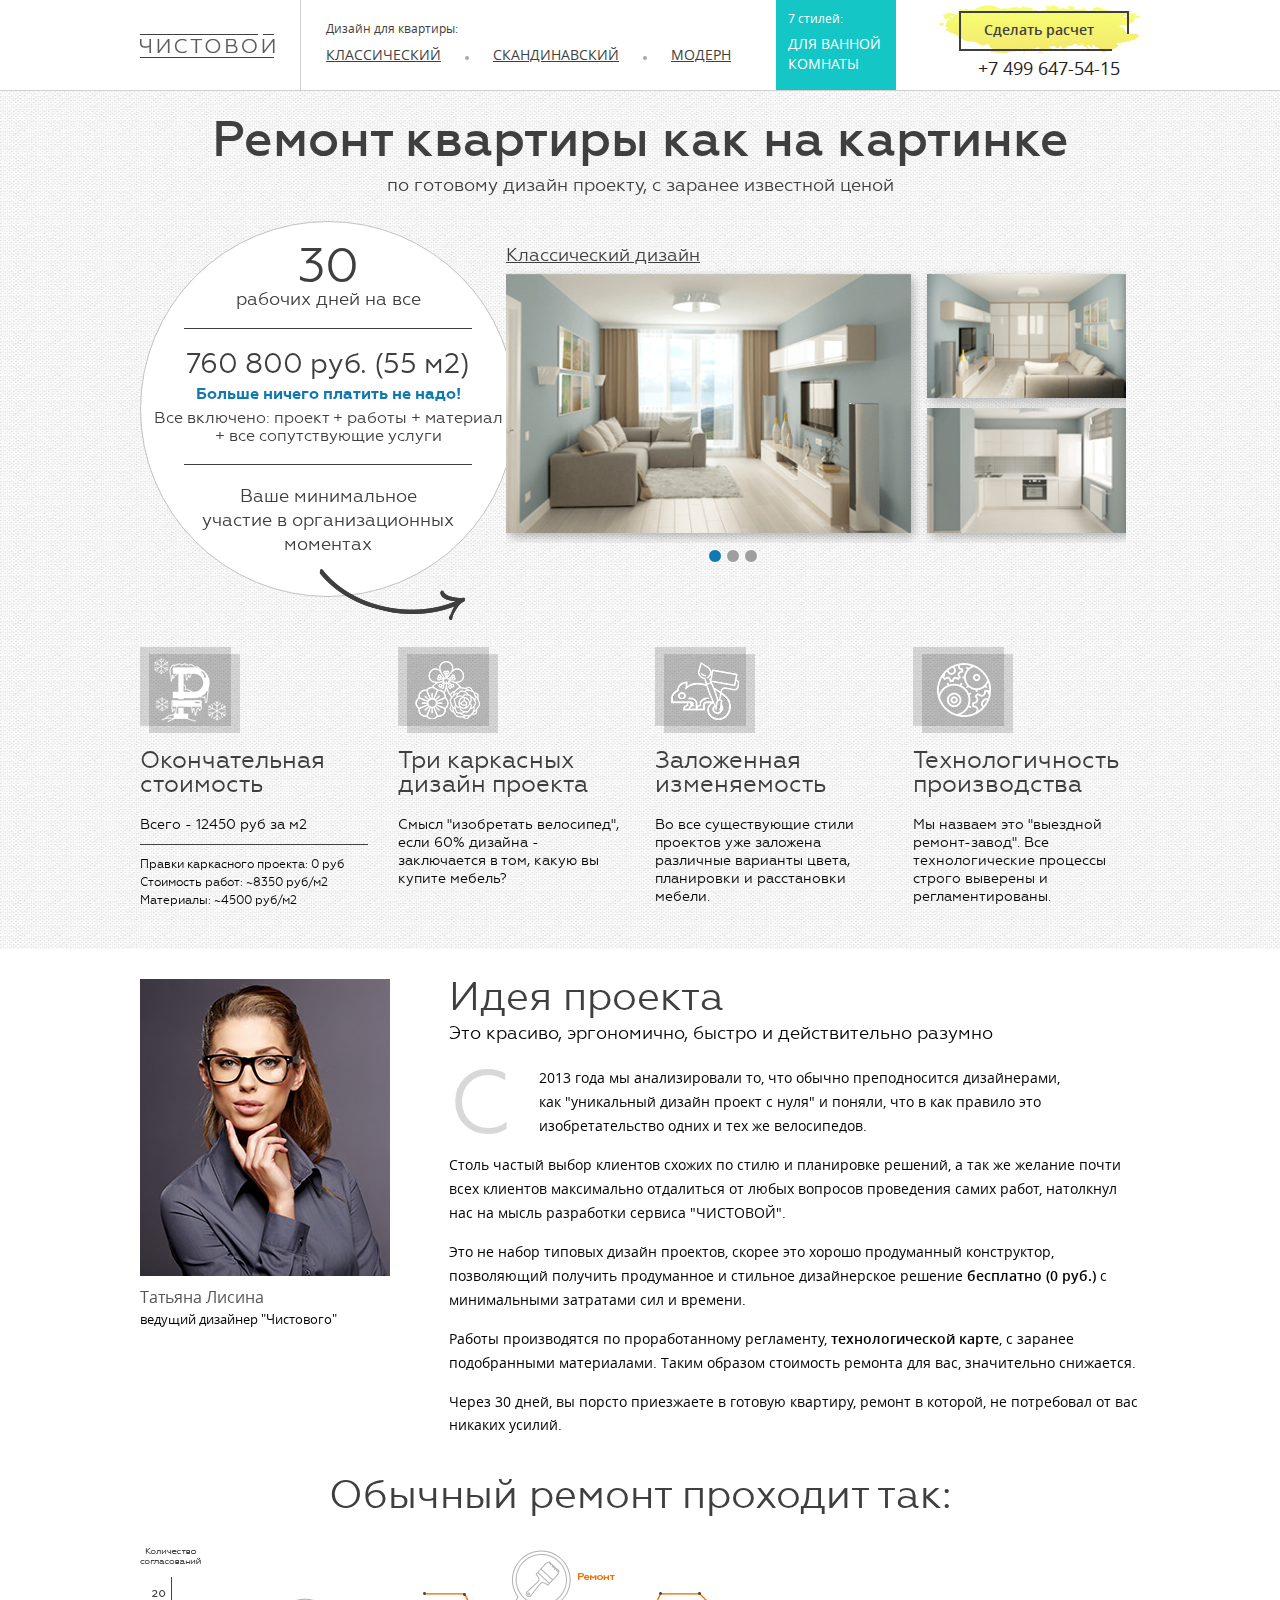
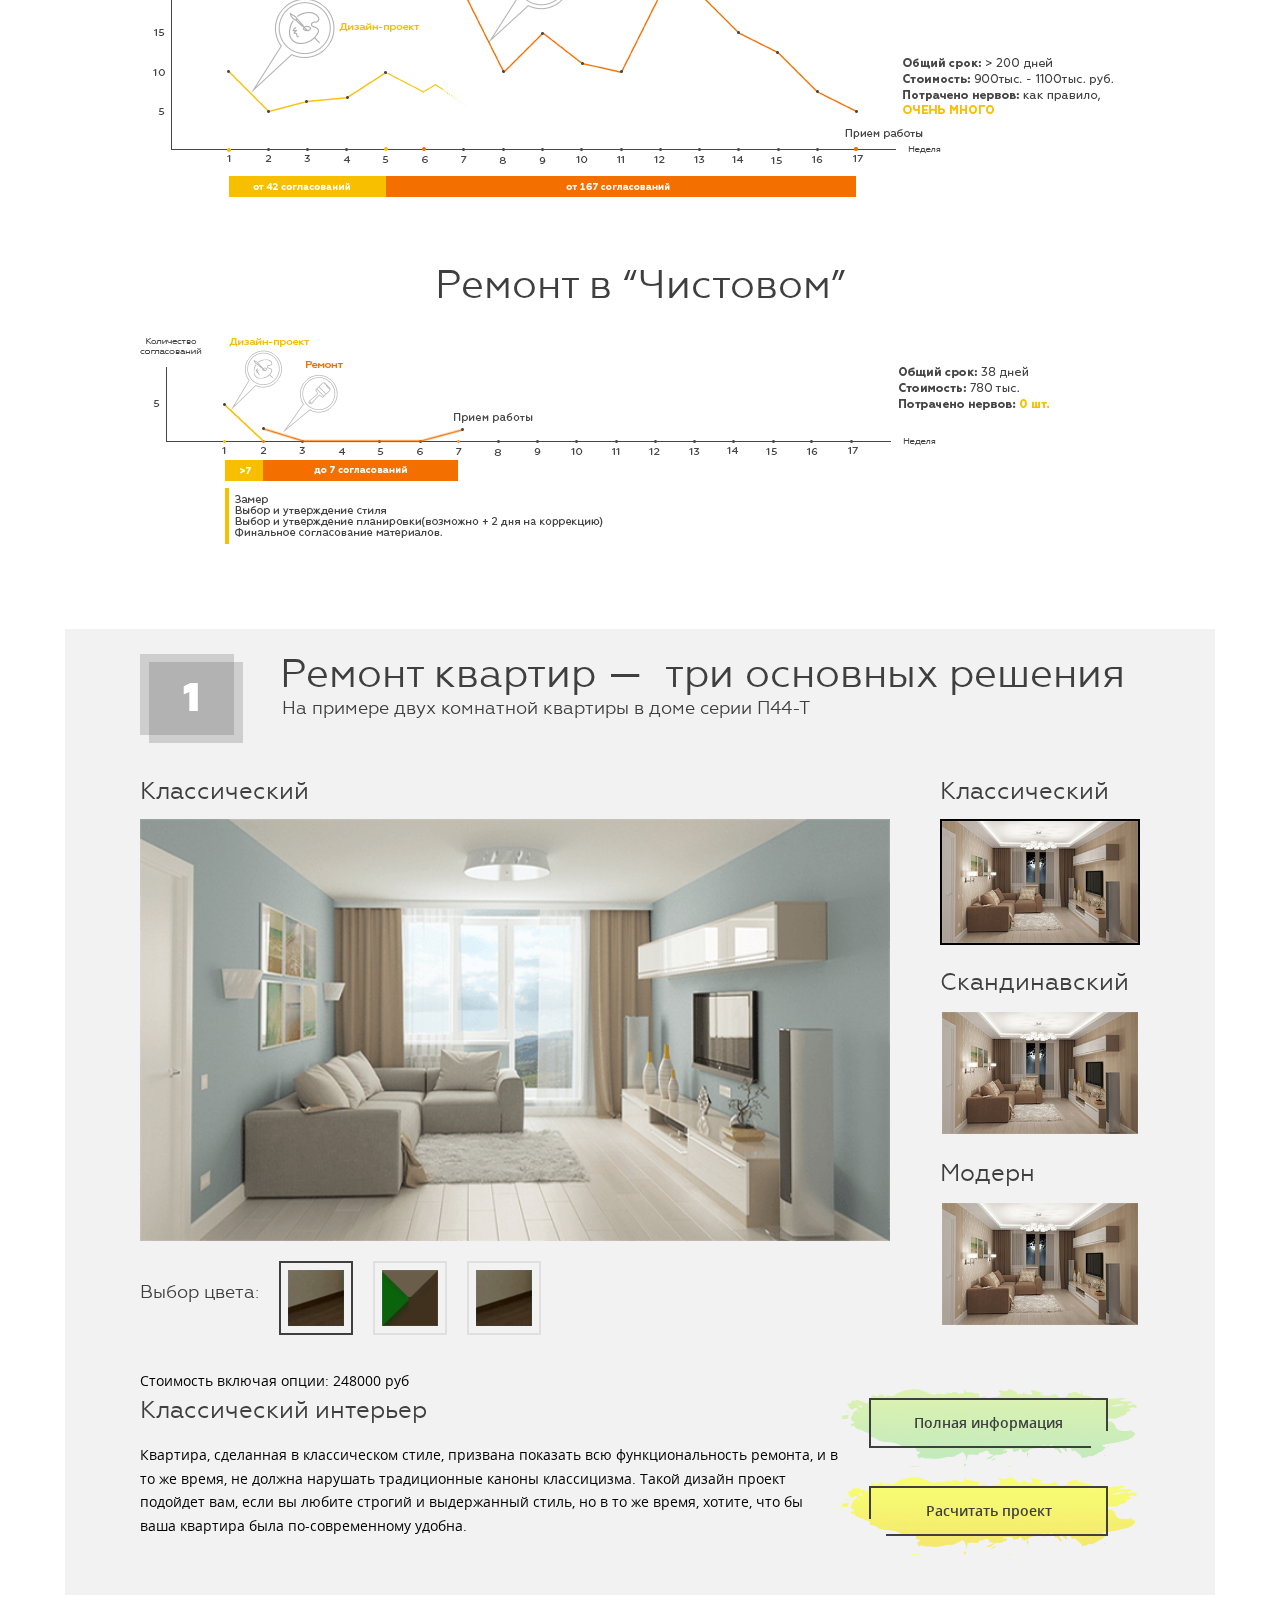
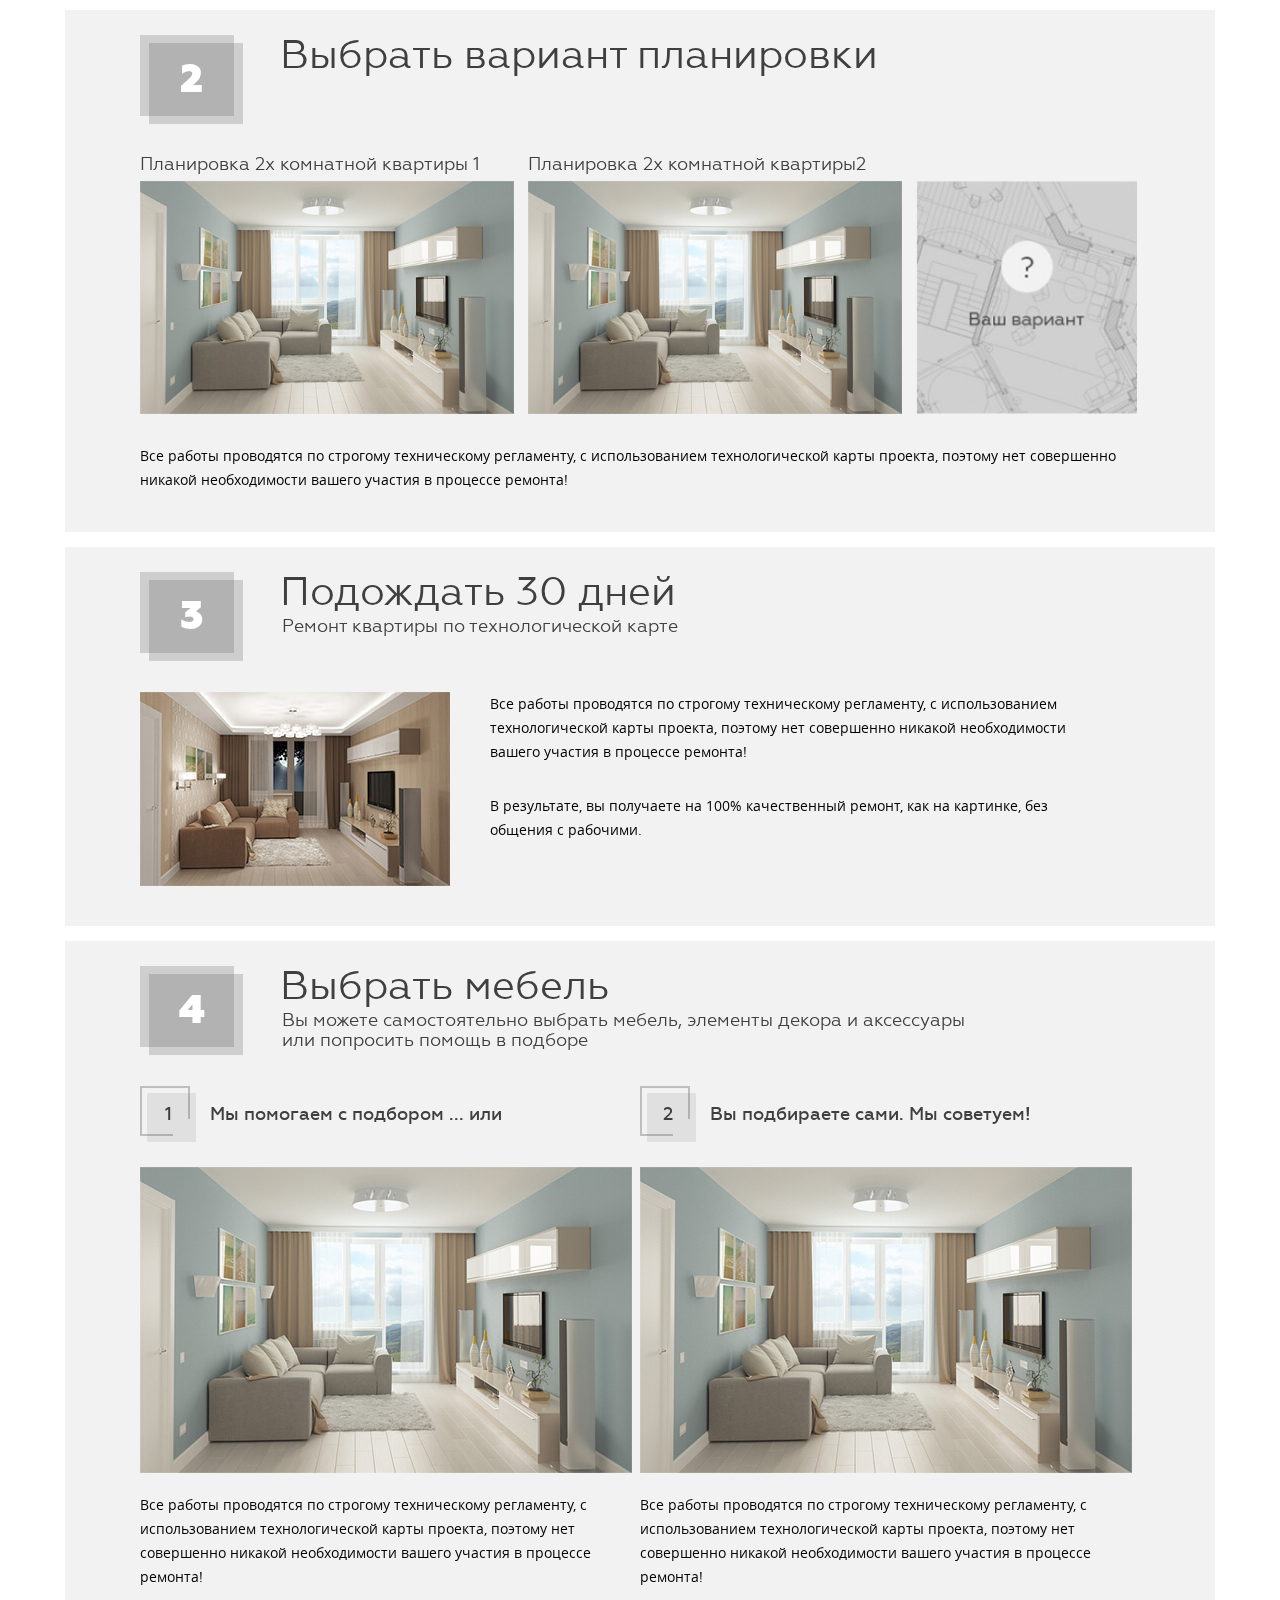
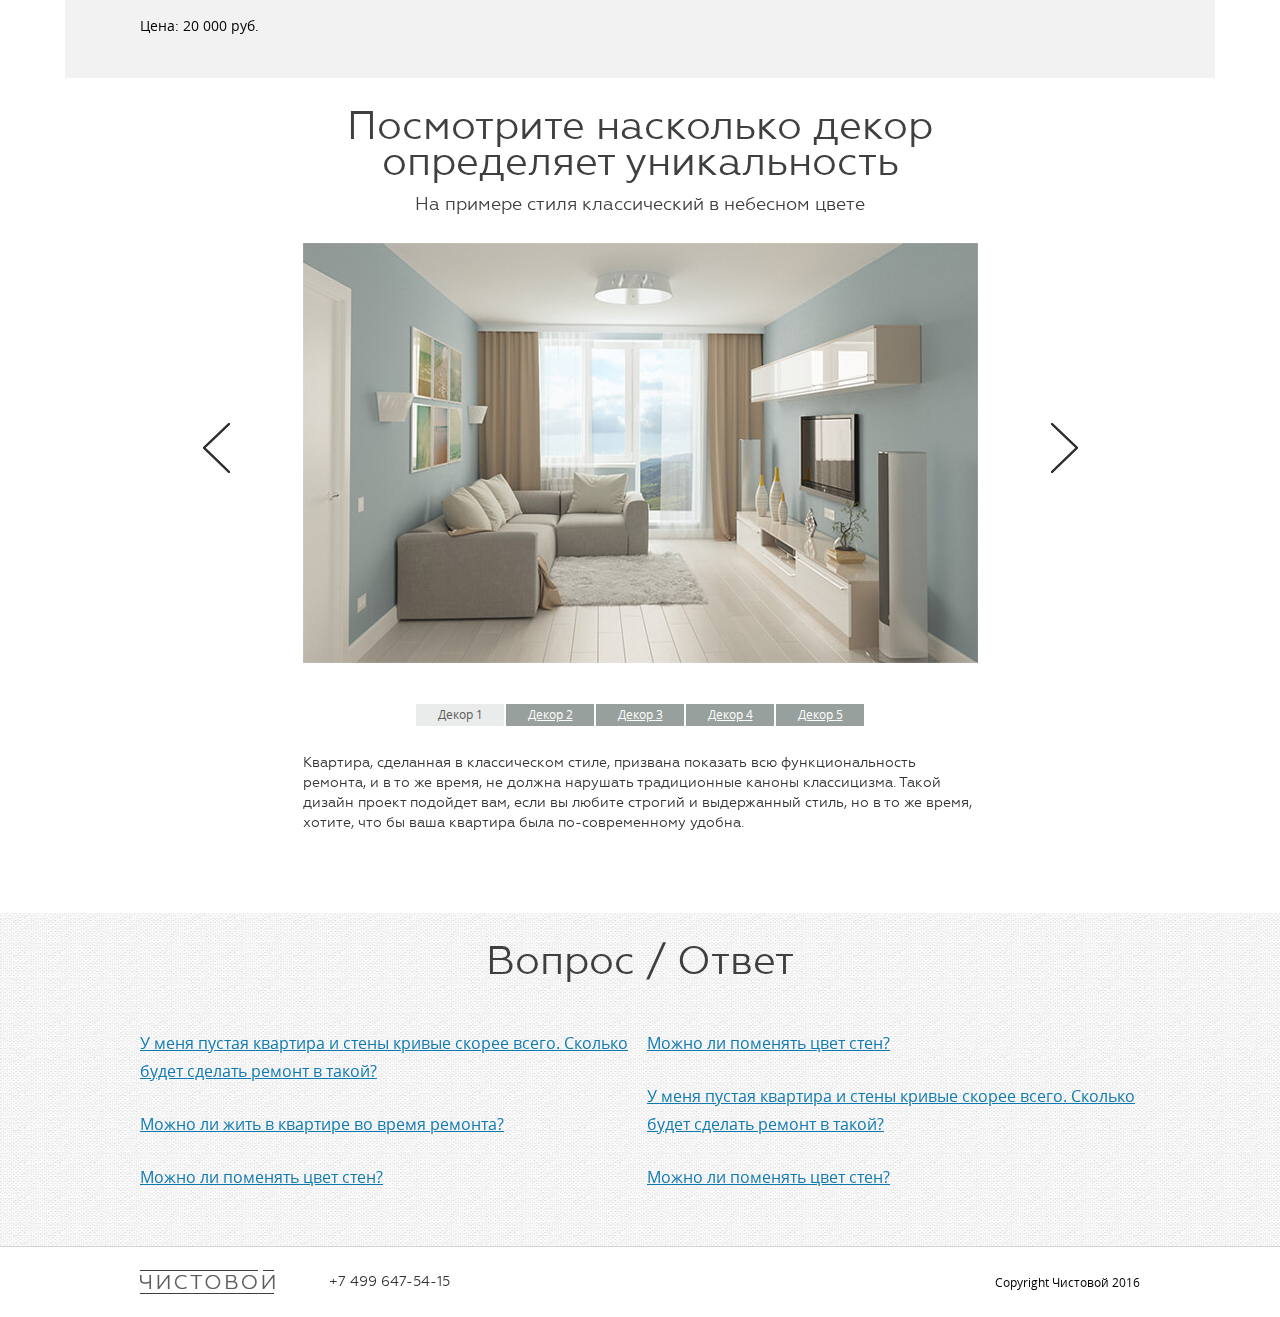
==== commit 8b32d9ee: "v 0.2" ====
--- a/index.html
+++ b/index.html
@@ -321,109 +321,124 @@
             </div>
             <!-- /.step__header -->
             <div class="clearfix">
-                <div class="step--1__big">
-                    <div class="step--1__big-item active">
+
+                <div class="step-1-main">
+
+                    <div class="step-1-main-item active">
+
                         <h3>Классический</h3>
-                        <div class="step--1__slider">
+
+                        <div class="step-1-slider">
                             <img src="img/design/step-1.png" alt="">
                             <img src="img/design/step-1-2.jpg" alt="">
                             <img src="img/design/step-1-3.jpg" alt="">
                         </div>
-                        <!-- /.step--1__slider -->
-
-                        <div class="step--1__selection">
+
+                        <div class="step-1-dots">
+
                             <span>Выбор цвета:</span>
-                            <div class="step--1__selection__item active">
+
+                            <div class="step-1-dot active">
                                 <img src="img/design/ico/steps/1.png" alt="">
                             </div>
-                            <!-- /.step--1__selection__item -->
-                            <div class="step--1__selection__item">
+
+                            <div class="step-1-dot">
                                 <img src="img/design/ico/steps/2.png" alt="">
                             </div>
-                            <!-- /.step--1__selection__item -->
-                            <div class="step--1__selection__item">
+
+                            <div class="step-1-dot">
                                 <img src="img/design/ico/steps/3.png" alt="">
                             </div>
-                            <!-- /.step--1__selection__item -->
+
                         </div>
-                        <!-- /.step--1__selection -->
-                    </div>
-                    <!-- /.step--1__big-item -->
-                    <div class="step--1__big-item">
+
+                    </div>
+
+                    <div class="step-1-main-item">
+
                         <h3>Скандинавский</h3>
-                        <div class="step--1__slider">
+
+                        <div class="step-1-slider">
                             <img src="img/design/step-1.png" alt="">
                             <img src="img/design/step-1-2.jpg" alt="">
                             <img src="img/design/step-1-3.jpg" alt="">
                         </div>
-                        <!-- /.step--1__slider -->
-
-                        <div class="step--1__selection">
+
+                        <div class="step-1-dots">
+
                             <span>Выбор цвета:</span>
-                            <div class="step--1__selection__item active">
+
+                            <div class="step-1-dot active">
                                 <img src="img/design/ico/steps/1.png" alt="">
                             </div>
-                            <!-- /.step--1__selection__item -->
-                            <div class="step--1__selection__item">
+
+                            <div class="step-1-dot">
                                 <img src="img/design/ico/steps/2.png" alt="">
                             </div>
-                            <!-- /.step--1__selection__item -->
-                            <div class="step--1__selection__item">
+
+                            <div class="step-1-dot">
                                 <img src="img/design/ico/steps/3.png" alt="">
                             </div>
-                            <!-- /.step--1__selection__item -->
+
                         </div>
-                        <!-- /.step--1__selection -->
-                    </div>
-                    <!-- /.step--1__big-item -->
-                    <div class="step--1__big-item">
+
+                    </div>
+
+                    <div class="step-1-main-item">
+
                         <h3>Модерн</h3>
-                        <div class="step--1__slider">
+
+                        <div class="step-1-slider">
                             <img src="img/design/step-1.png" alt="">
                             <img src="img/design/step-1-2.jpg" alt="">
                             <img src="img/design/step-1-3.jpg" alt="">
                         </div>
-                        <!-- /.step--1__slider -->
-
-                        <div class="step--1__selection">
+
+                        <div class="step-1-dots">
+
                             <span>Выбор цвета:</span>
-                            <div class="step--1__selection__item active">
+
+                            <div class="step-1-dot active">
                                 <img src="img/design/ico/steps/1.png" alt="">
                             </div>
-                            <!-- /.step--1__selection__item -->
-                            <div class="step--1__selection__item">
+
+                            <div class="step-1-dot">
                                 <img src="img/design/ico/steps/2.png" alt="">
                             </div>
-                            <!-- /.step--1__selection__item -->
-                            <div class="step--1__selection__item">
+
+                            <div class="step-1-dot">
                                 <img src="img/design/ico/steps/3.png" alt="">
                             </div>
                             <!-- /.step--1__selection__item -->
                         </div>
                         <!-- /.step--1__selection -->
                     </div>
-                    <!-- /.step--1__big-item -->
-                </div>
-                <!-- /.step--1__big -->
-                <div class="step--1__small">
-                    <div class="step--1__small-item">
+
+                </div>
+
+                <div class="step-1-mini-wrap">
+
+                    <div class="step-1-mini active">
                         <h3>Классический</h3>
                         <img src="img/content/step-small.jpg" alt="">
                     </div>
-                    <!-- /.step--1__small-item -->
-                    <div class="step--1__small-item active">
+
+                    <div class="step-1-mini">
                         <h3>Скандинавский</h3>
                         <img src="img/content/step-small.jpg" alt="">
                     </div>
-                    <!-- /.step--1__small-item -->
-                    <div class="step--1__small-item active">
+
+                    <div class="step-1-mini">
                         <h3>Модерн</h3>
                         <img src="img/content/step-small.jpg" alt="">
                     </div>
-                    <!-- /.step--1__small-item -->
-                </div>
-                <!-- /.step--1__small -->
-                <div class="step--1__big step--1__big--text">
+
+                </div>
+
+                <div class="step-1-main-text active">
+                    <p class="choice-cost">
+                        Стоимость включая опции: <span>248000 руб</span>
+                    </p>
                     <h3>Классический интерьер</h3>
                     <p>
                         Квартира, сделанная в классическом стиле, призвана показать всю функциональность ремонта, и в то
@@ -432,15 +447,38 @@
                         по-современному удобна.
                     </p>
                 </div>
-                <!-- /.step--1__big -->
-                <div class="step--1__small">
-                    <div class="step--1__links">
-                        <a class="s1" href="#">Полная информация</a>
-                        <a class="s2" href="#">Расчитать проект</a>
-                    </div>
-                    <!-- /.step--1__links -->
-                </div>
-                <!-- /.step--1__small -->
+
+                <div class="step-1-main-text">
+                    <p class="choice-cost">
+                        Стоимость включая опции: <span>2445600 руб</span>
+                    </p>
+                    <h3>Скандинавский интерьер</h3>
+                    <p>
+                        Квартира, сделанная в классическом стиле, призвана показать всю функциональность ремонта, и в то
+                        же время, не должна нарушать традиционные каноны классицизма. Такой дизайн проект подойдет вам,
+                        если вы любите строгий и выдержанный стиль, но в то же время, хотите, что бы ваша квартира была
+                        по-современному удобна.
+                    </p>
+                </div>
+
+                <div class="step-1-main-text">
+                    <p class="choice-cost">
+                        Стоимость включая опции: <span>244568000 руб</span>
+                    </p>
+                    <h3>Интерьер в стиле модерн</h3>
+                    <p>
+                        Квартира, сделанная в классическом стиле, призвана показать всю функциональность ремонта, и в то
+                        же время, не должна нарушать традиционные каноны классицизма. Такой дизайн проект подойдет вам,
+                        если вы любите строгий и выдержанный стиль, но в то же время, хотите, что бы ваша квартира была
+                        по-современному удобна.
+                    </p>
+                </div>
+
+                <div class="step--1__links">
+                    <a class="s1" href="#">Полная информация</a>
+                    <a class="s2" href="#">Расчитать проект</a>
+                </div>
+
             </div>
             <!-- /.clearfix -->
         </div>
--- a/css/style.css
+++ b/css/style.css
@@ -11,25 +11,33 @@
 .slider {
     opacity: 0;
 }
+.slide img {
+    width: 100%;
+}
+
+.image-wrap {
+    display: block;
+    position: relative;
+    overflow: hidden;
+}
+.image-wrap img {
+    display: block;
+    width: auto;
+    min-width: 100%;
+    height: auto;
+    min-height: 100%;
+    position: absolute;
+    left: 0;
+    top: 0;
+}
 
 @media (max-width: 1199px) {
     .container {
-        width: 1030px;
-        padding: 0 15px;
-    }
-}
-
-@media (max-width: 991px) {
-    .container {
-        width: 750px;
-    }
-}
-
-@media (max-width: 767px) {
-    .container {
-        width: auto;
-    }
-}
+        width: 100%;
+        padding: 0 20px;
+    }
+}
+
 
 ::-webkit-input-placeholder {
     color: rgba(63, 63, 63, .5);
@@ -258,10 +266,10 @@
 }
 
 .header {
+    position: relative;
     font-family: 'OpenSans', sans-serif;
-
+    z-index: 10;
     min-height: 90px;
-
     border-bottom: 1px solid #d1d1d1;
     background: #fff;
 }
@@ -280,10 +288,8 @@
 @media (max-width: 767px) {
     .header {
         position: fixed;
-        z-index: 1;
         top: 0;
         left: 0;
-
         width: 100%;
         height: 50px;
         min-height: 50px;
@@ -312,10 +318,10 @@
 
 .header__mobile-menu {
     display: none;
-    float: right;
-
+    position: absolute;
     width: 35px;
-    margin-top: 15px;
+    top: 15px;
+    right: 20px;
 }
 
 .header__mobile-menu span {
@@ -327,7 +333,7 @@
     background: #000;
 }
 
-@media (max-width: 767px) {
+@media (max-width: 991px) {
     .header__mobile-menu {
         display: block;
     }
@@ -365,7 +371,7 @@
     }
 }
 
-@media (max-width: 767px) {
+@media (max-width: 991px) {
     .header__menu {
         position: fixed;
         top: 65px;
@@ -389,12 +395,10 @@
     padding-top: 22px;
 }
 
-@media (max-width: 767px) {
+@media (max-width: 991px) {
     .header__apartment {
         float: none;
-
         padding: 15px;
-
         background: #fff;
     }
 }
@@ -426,7 +430,7 @@
     vertical-align: top;
 }
 
-@media (max-width: 767px) {
+@media (max-width: 991px) {
     .header__apartment ul li {
         display: block;
 
@@ -434,7 +438,7 @@
     }
 }
 
-@media (max-width: 767px) {
+@media (max-width: 991px) {
     .header__apartment ul li:last-of-type {
         margin-bottom: 0;
     }
@@ -465,7 +469,7 @@
     background: #a8a8a8;
 }
 
-@media (max-width: 767px) {
+@media (max-width: 991px) {
     .header__apartment ul li i {
         display: none;
     }
@@ -482,7 +486,7 @@
     background: #14c6c5;
 }
 
-@media (max-width: 767px) {
+@media (max-width: 991px) {
     .header__bathroom {
         float: none;
 
@@ -531,12 +535,15 @@
 
 .header__calculation {
     float: right;
-
     padding-top: 5px;
-
     text-align: right;
 }
 
+@media (max-width: 991px) {
+    .header__calculation {
+        margin-right: 50px;
+    }
+}
 @media (max-width: 767px) {
     .header__calculation {
         display: none;
@@ -1473,105 +1480,106 @@
     color: #000;
 }
 
-.step--1__big {
+.step-1-main {
     position: relative;
-
+    width: 75%;
+    padding-top: 58%;
     float: left;
-
-    width: 70%;
-    padding-right: 30px;
-}
-
-@media (max-width: 991px) {
-    .step--1__big {
+}
+
+@media (max-width: 991px) {
+    .step-1-main {
         width: 60%;
     }
 }
 
 @media (max-width: 767px) {
-    .step--1__big {
+    .step-1-main {
         width: 100%;
         padding-right: 0;
     }
 }
 
-.step--1__big-item {
+.step-1-main-item {
     position: absolute;
     top: 0;
     left: 0;
-
+    width: 100%;
+    z-index: 0;
     visibility: hidden;
-
-    width: 670px;
-}
-
-@media (max-width: 991px) {
-    .step--1__big-item {
-        width: 100%;
-    }
-}
-
-.step--1__big-item.active {
-    position: relative;
-
+}
+
+@media (max-width: 991px) {
+    .step-1-main-item {
+        width: 100%;
+    }
+}
+
+.step-1-main-item.active {
+    z-index: 1;
     visibility: visible;
 }
 
-.step--1__big--text {
+.step-1-main-text {
     height: auto;
-}
-
-.step--1__small {
+    display: none;
+    width: 70%;
     float: left;
-
-    width: 30%;
-}
-
-@media (max-width: 991px) {
-    .step--1__small {
+}
+.step-1-main-text.active {
+    display: block;
+}
+
+.step-1-mini-wrap {
+    float: right;
+    width: 20%;
+}
+
+@media (max-width: 991px) {
+    .step-1-mini-wrap {
         width: 40%;
     }
 }
 
 @media (max-width: 767px) {
-    .step--1__small {
-        width: 100%;
-    }
-}
-
-.step--1__small img {
+    .step-1-mini-wrap {
+        width: 100%;
+    }
+}
+
+.step-1-mini-wrap img {
     max-width: 100%;
 }
 
 @media (max-width: 767px) {
-    .step--1__small img {
-        width: 100%;
-    }
-}
-
-.step--1__small-item {
-    display: none;
-
+    .step-1-mini-wrap img {
+        width: 100%;
+    }
+}
+
+.step-1-mini {
     margin-bottom: 20px;
-
     cursor: pointer;
 }
-
-.step--1__small-item.active {
-    display: block;
-}
-
-.step--1__slider {
+.step-1-mini img {
+    border: 2px solid transparent;
+}
+
+.step-1-mini.active img {
+    border: 2px solid #000000;
+}
+
+.step-1-slider {
     margin-bottom: 20px;
 }
 
-.step--1__selection {
+.step-1-dots {
     font-size: 0;
 
     margin-bottom: 35px;
 }
 
-.step--1__selection span {
+.step-1-dots span {
     font-size: 18px;
     font-weight: 400;
     line-height: 1.33;
@@ -1584,12 +1592,12 @@
 }
 
 @media (max-width: 991px) {
-    .step--1__selection span {
+    .step-1-dots span {
         font-size: 14px;
     }
 }
 
-.step--1__selection__item {
+.step-1-dot {
     display: inline-block;
 
     margin: 0 10px;
@@ -1601,26 +1609,27 @@
 }
 
 @media (max-width: 991px) {
-    .step--1__selection__item {
+    .step-1-dot {
         margin: 0 5px;
         padding: 4px;
     }
 }
 
-.step--1__selection__item.active {
+.step-1-dot.active {
     border: 2px solid #3f3f3f;
 }
 
 @media (max-width: 991px) {
-    .step--1__selection__item img {
+    .step-1-dot img {
         width: 30px;
         height: 30px;
     }
 }
 
 .step--1__links {
+    float: left;
+    width: 30%;
     margin-top: 35px;
-
     text-align: right;
 }
 
@@ -1966,57 +1975,70 @@
     font-family: 'OpenSans', sans-serif;
     font-size: 12px;
     font-weight: 400;
-
     float: left;
-
     width: 50%;
-
     text-align: right;
-
     color: #000;
 }
 
 @media (max-width: 767px) {
     .footer__copyright {
         float: none;
-
-        width: 100%;
-
+        width: 100%;
         text-align: center;
     }
 }
 
 .style-main {
     padding: 30px 0;
-
     background: url('../img/design/bg/gray-pattern.jpg');
+}
+@media (max-width: 767px) {
+    .style-main {
+        padding-top: 50px;
+    }
 }
 
 .style-main h1 {
     font-size: 50px;
     font-weight: 500;
-
     margin-bottom: 35px;
-
     text-align: center;
-
-    color: #3f3f3f;
-}
-
+    color: #3f3f3f;
+}
+
+@media (max-width: 800px) {
+    .style-main h1 {
+        font-size: 36px;
+        margin-bottom: 20px;
+    }
+}
+@media (max-width: 480px) {
+    .style-main h1 {
+        font-size: 24px;
+    }
+}
 .style-main p {
     font-family: 'OpenSans', sans-serif;
     font-size: 14px;
     font-weight: 400;
     line-height: 1.71;
-
     color: #000;
 }
 
 .style-main-slider {
     float: left;
     width: 850px;
-    height: 420px;
+    height: auto;
+    padding-top: 45%;
     position: relative;
+}
+@media (max-width: 1050px) {
+    .style-main-slider {
+        width: 100%;
+        height: auto;
+        padding-top: 50%;
+    }
 }
 
 .style-main-slider .slider-wrap {
@@ -2025,7 +2047,6 @@
     left: 0;
     right: 0;
     top: 0;
-    bottom: 0;
 }
 .style-main-slider .slider-wrap.active {
     z-index: 1;
@@ -2041,6 +2062,11 @@
     bottom: 5px;
     text-align: center;
     z-index: 5;
+}
+@media (max-width: 640px) {
+    .style-main-slider .slider .slick-dots {
+        display: none;
+    }
 }
 .style-main-slider .slider .slick-dots li {
     display: inline-block;
@@ -2100,15 +2126,19 @@
     text-decoration: none;
 }
 
-.style-main-slider__dots {
-    float: left;
-
+.style-main-slider-controls {
+    float: right;
     width: 150px;
-
     text-align: center;
 }
-
-.style-main-slider__dots span {
+@media (max-width: 1050px) {
+    .style-main-slider-controls {
+        float: left;
+        width: auto;
+    }
+}
+
+.style-main-slider-controls span {
     font-size: 18px;
     font-weight: 400;
     line-height: 1.33;
@@ -2120,18 +2150,16 @@
     color: #3f3f3f;
 }
 
-.style-main-slider__dot {
+.style-main-slider-control {
     width: 70px;
     height: 70px;
     margin: 0 auto 20px;
     padding: 5px;
-
     cursor: pointer;
-
     border: 2px solid rgba(63, 63, 63, .11);
 }
 
-.style-main-slider__dot.active {
+.style-main-slider-control.active {
     border: 2px solid #3f3f3f;
 }
 
@@ -2152,6 +2180,22 @@
     clear: both;
 }
 
+@media (max-width: 1050px) {
+    .style-main-slider-control {
+        display: inline-block;
+        margin-right: 20px;
+    }
+    .style-main-slider-controls span {
+        margin-top: 10px;
+        margin-bottom: 10px;
+        text-align: left;
+    }
+    .style-main__price {
+        width: 100%;
+        margin-top: 15px;
+    }
+}
+
 .style-main__pr {
     font-size: 24px;
     font-weight: 400;
@@ -2170,8 +2214,12 @@
 
 .style-main__btn {
     float: right;
-
     margin-right: 4px;
+}
+@media (max-width: 600px) {
+    .style-main__btn {
+        float: none;
+    }
 }
 
 .style-main__btn a {
@@ -2203,10 +2251,15 @@
 .style-item .container {
     margin: 40px auto;
     padding: 40px 75px;
-
     background: #f2f2f2;
 }
-
+@media (max-width: 1199px) {
+
+    .style-item .container {
+        padding-left: 20px;
+        padding-right: 20px;
+    }
+}
 .style-item h2 {
     font-size: 40px;
     font-weight: 400;
@@ -2656,84 +2709,99 @@
     }
 }
 
-.style-tabs__tabs {
+.style-tabs-controls {
     font-size: 0;
-
     border-bottom: 2px solid #3f3f3f;
-}
-
-.style-tabs__tab {
+    margin-bottom: 40px;
+    -webkit-box-sizing: border-box;
+    -moz-box-sizing: border-box;
+    box-sizing: border-box;
+}
+
+.style-tabs-control {
     font-family: 'OpenSans', sans-serif;
     font-size: 14px;
     font-weight: 600;
     line-height: 46px;
-
     position: relative;
-
     display: inline-block;
-
     height: 50px;
     padding: 0 30px;
-
     cursor: pointer;
     vertical-align: top;
-
     color: #a5a4a2;
     border: 2px solid #e8e8e8;
     border-bottom: none;
 }
 
-.style-tabs__tab--premium {
+.style-tabs-control-premium {
     text-decoration: underline;
-
     color: #e6bc29;
 }
 
-.style-tabs__tab.active {
+.style-tabs-control.active {
     position: relative;
-
     border: 2px solid #3f3f3f;
     border-bottom: none;
 }
 
-.style-tabs__tab.active:after {
+.style-tabs-control.active:after {
     position: absolute;
     bottom: -2px;
     left: 0;
-
     display: block;
-
     width: 100%;
     height: 2px;
-
     content: '';
-
     background: #f2f2f2;
 }
 
-.style-tabs__items {
+@media (max-width: 600px) {
+    .style-tabs-controls {
+        border-bottom: none;
+        margin-bottom: 40px;
+    }
+    .style-tabs-control {
+        display: block;
+        line-height: 36px;
+        height: 40px;
+        padding: 0 20px;
+        margin-bottom: 10px;
+        border: 2px solid #e8e8e8;
+    }
+    .style-tabs-control-premium {
+        border: 2px solid #e6bc29;
+    }
+    .style-tabs-control.active {
+        position: relative;
+        border: 2px solid #3f3f3f;
+    }
+    .style-tabs-control.active:after {
+        display: none;
+    }
+}
+@media (max-width: 400px) {
+    .style-tabs-control {
+        font-size: 12px;
+        padding-left: 15px;
+        padding-right: 15px;
+    }
+}
+
+.style-tabs-items {
     position: relative;
 }
 
-.style-tabs__item {
-    position: absolute;
-    top: 0;
-    left: 0;
-
-    visibility: hidden;
-
+.style-tabs-item {
+    display: none;
     width: 100%;
-
     background: #f2f2f2;
 }
-
-.style-tabs__item.active {
-    position: relative;
-
-    visibility: visible;
-}
-
-.style-tabs__item p {
+.style-tabs-item:first-child {
+    display: block;
+}
+
+.style-tabs-item p {
     font-family: 'OpenSans', sans-serif;
     font-size: 14px;
     font-weight: 400;
@@ -2751,7 +2819,6 @@
 .sanitary:before,
 .sanitary:after {
     display: table;
-
     content: '';
 }
 
@@ -2761,12 +2828,21 @@
 
 .sanitary__item {
     float: left;
-
     width: 25%;
     margin-bottom: 35px;
     padding: 0 15px;
-
     text-align: center;
+    min-width: 230px;
+}
+@media (max-width: 980px) {
+    .sanitary {
+        text-align: center;
+    }
+    .sanitary__item {
+        float: none;
+        display: inline-block;
+        margin: 10px;
+    }
 }
 
 .sanitary__border {
@@ -2787,7 +2863,6 @@
     width: 100%;
     height: 262px;
     padding-top: 30px;
-
     background-color: #fff;
 }
 
@@ -2814,11 +2889,13 @@
 
 .style-images {
     line-height: 0;
-
     margin-top: 25px;
-
     text-align: justify;
     text-justify: distribute;
+}
+.style-images img {
+    display: block;
+    width: 100%;
 }
 
 .style-images__item {
@@ -2843,20 +2920,28 @@
 .style-text {
     margin-top: 25px;
 }
+.style-text:after {
+    content: '';
+    display: block;
+    clear: both;
+}
 
 .style-text__img {
     float: left;
-
     width: 270px;
+    margin-right: 30px;
 }
 
 .style-text__text {
-    float: left;
-
-    width: 700px;
     padding-top: 30px;
     padding-left: 30px;
 }
+@media (max-width: 800px) {
+    .style-text__text {
+        float: left;
+        padding: 0;
+    }
+}
 
 .style-text__text span {
     font-size: 24px;
@@ -2874,19 +2959,44 @@
     font-weight: 500;
 }
 
-.intab {
+.tab-inner {
     position: relative;
-
-    margin-top: 40px;
-
     background: #f2f2f2;
 }
 
-.intab__tabs {
+.tab-inner-controls {
     font-size: 0;
 }
-
-.intab__tab {
+.controls-bottom .tab-inner-controls {
+    position: absolute;
+    left: 300px;
+    bottom: 30px;
+    z-index: 1;
+}
+
+.controls-bottom .style-text__text {
+    position: relative;
+    padding-bottom: 100px;
+}
+.controls-bottom .style-text__text span {
+    position: absolute;
+    bottom: 30px;
+    right: 0;
+}
+@media (max-width: 900px) {
+    .controls-bottom .tab-inner-controls {
+        position: static;
+    }
+    .controls-bottom .style-text__text {
+        position: static;
+        padding-bottom: 0;
+    }
+    .controls-bottom .style-text__text span {
+        position: static;
+    }
+}
+
+.tab-inner-control {
     display: inline-block;
 
     width: 70px;
@@ -2900,16 +3010,19 @@
     border: 2px solid rgba(63, 63, 63, .11);
 }
 
-.intab__tab:last-of-type {
+.tab-inner-control:last-of-type {
     margin-right: 0;
 }
 
-.intab__tab.active {
+.tab-inner-control.active {
     border: 2px solid #3f3f3f;
 }
 
-.intab__item {
-    outline: none;
+.tab-inner-item {
+    display: none;
+}
+.tab-inner-item:first-child {
+    display: block;
 }
 
 .calculator-form {
@@ -3491,12 +3604,89 @@
     }
 }
 
-/* Ion.CheckRadio, Cloudy Skin
-// Version 2.0.0
-//
-// © Denis Ineshin, 2015
-// https://github.com/IonDen
-// ===================================================================================================================*/
+.style-either {
+    text-align: center;
+}
+.style-either .choice, .style-either .text {
+    display: inline-block;
+    width: 27.3%;
+    min-width: 265px;
+    vertical-align: middle;
+    text-align: left;
+    font-family: 'OpenSans', sans-serif;
+    font-size: 18px;
+    font-weight: 600;
+    color: #a5a4a2;
+}
+.style-either .choice-premium {
+    color: #e6bc29;
+}
+.style-either .choice:after {
+    content: '';
+    display: block;
+    clear: both;
+}
+.style-either .text {
+    width: auto;
+    min-width: 0;
+    margin: 0 7.5%;
+    font-family: 'Geometria', sans-serif;
+    font-size: 40px;
+    font-weight: 400;
+}
+.style-either .choice .image-wrap {
+    display: block;
+    width: 100%;
+    padding-top: 100%;
+    height: auto;
+    margin-bottom: 10px;
+}
+.choice .country {
+    float: right;
+}
+.choice .product-name {
+    font-family: 'OpenSans', sans-serif;
+    font-size: 16px;
+    font-weight: 400;
+    line-height: 1.4;
+    color: #3f3f3f;
+    margin-bottom: 10px;
+}
+.choice .country-name {
+    display: inline-block;
+    vertical-align: middle;
+    margin-right: 5px;
+    font-family: 'OpenSans', sans-serif;
+    font-size: 14px;
+    font-weight: 400;
+    line-height: 1.4;
+    color: #3f3f3f;
+}
+.choice .country-flag {
+    display: inline-block;
+    vertical-align: middle;
+    width: 25px;
+    height: 17px;
+}
+.germany-flag {
+    background: url('../img/design/flag-germany.jpg') no-repeat center;
+    background-size: cover;
+}
+.italy-flag {
+    background: url('../img/design/flag-italy.jpg') no-repeat center;
+    background-size: cover;
+}
+@media (max-width: 768px) {
+    .style-either .choice, .style-either .text {
+        display: block;
+        margin: 0 auto;
+    }
+    .style-either .text {
+        margin: 15px 0;
+    }
+}
+
+/* ===================================================================================================================*/
 .icr-label {
     margin: 0 5px 5px 0;
     padding-right: 2px;
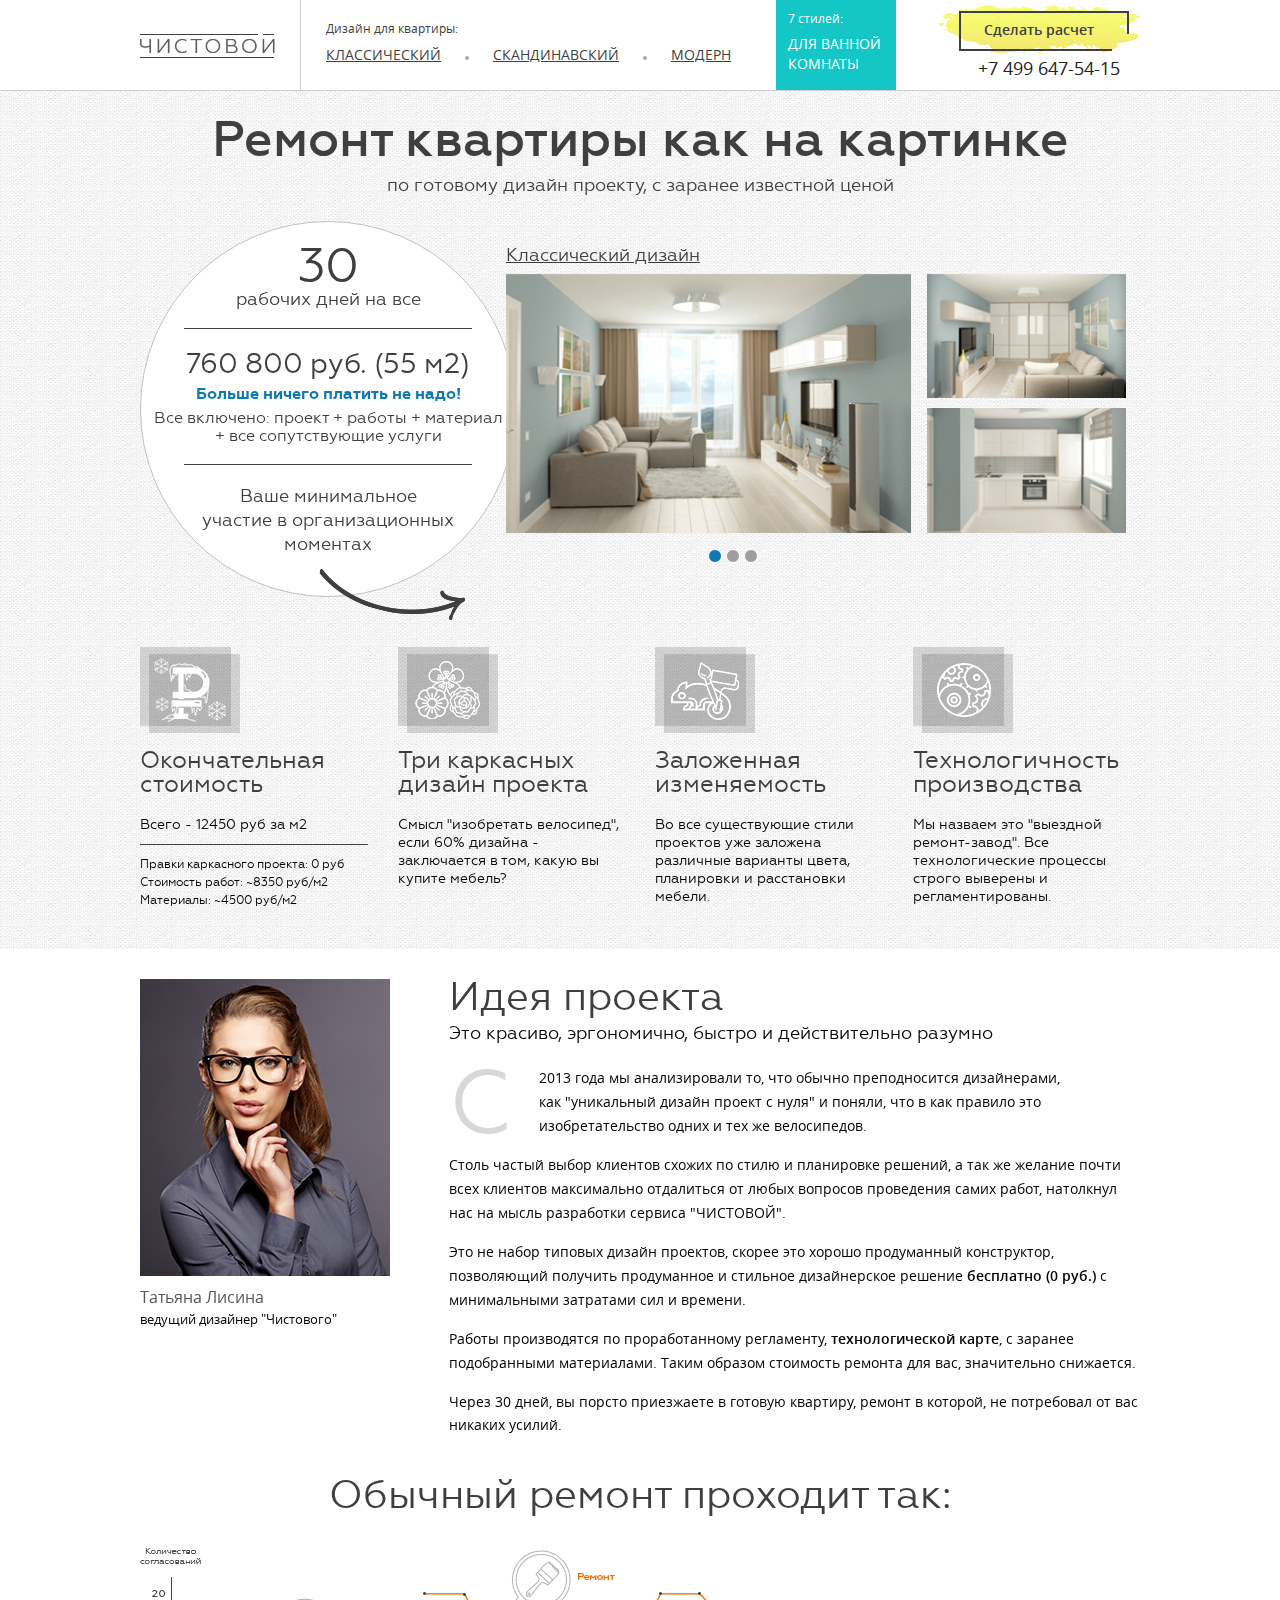
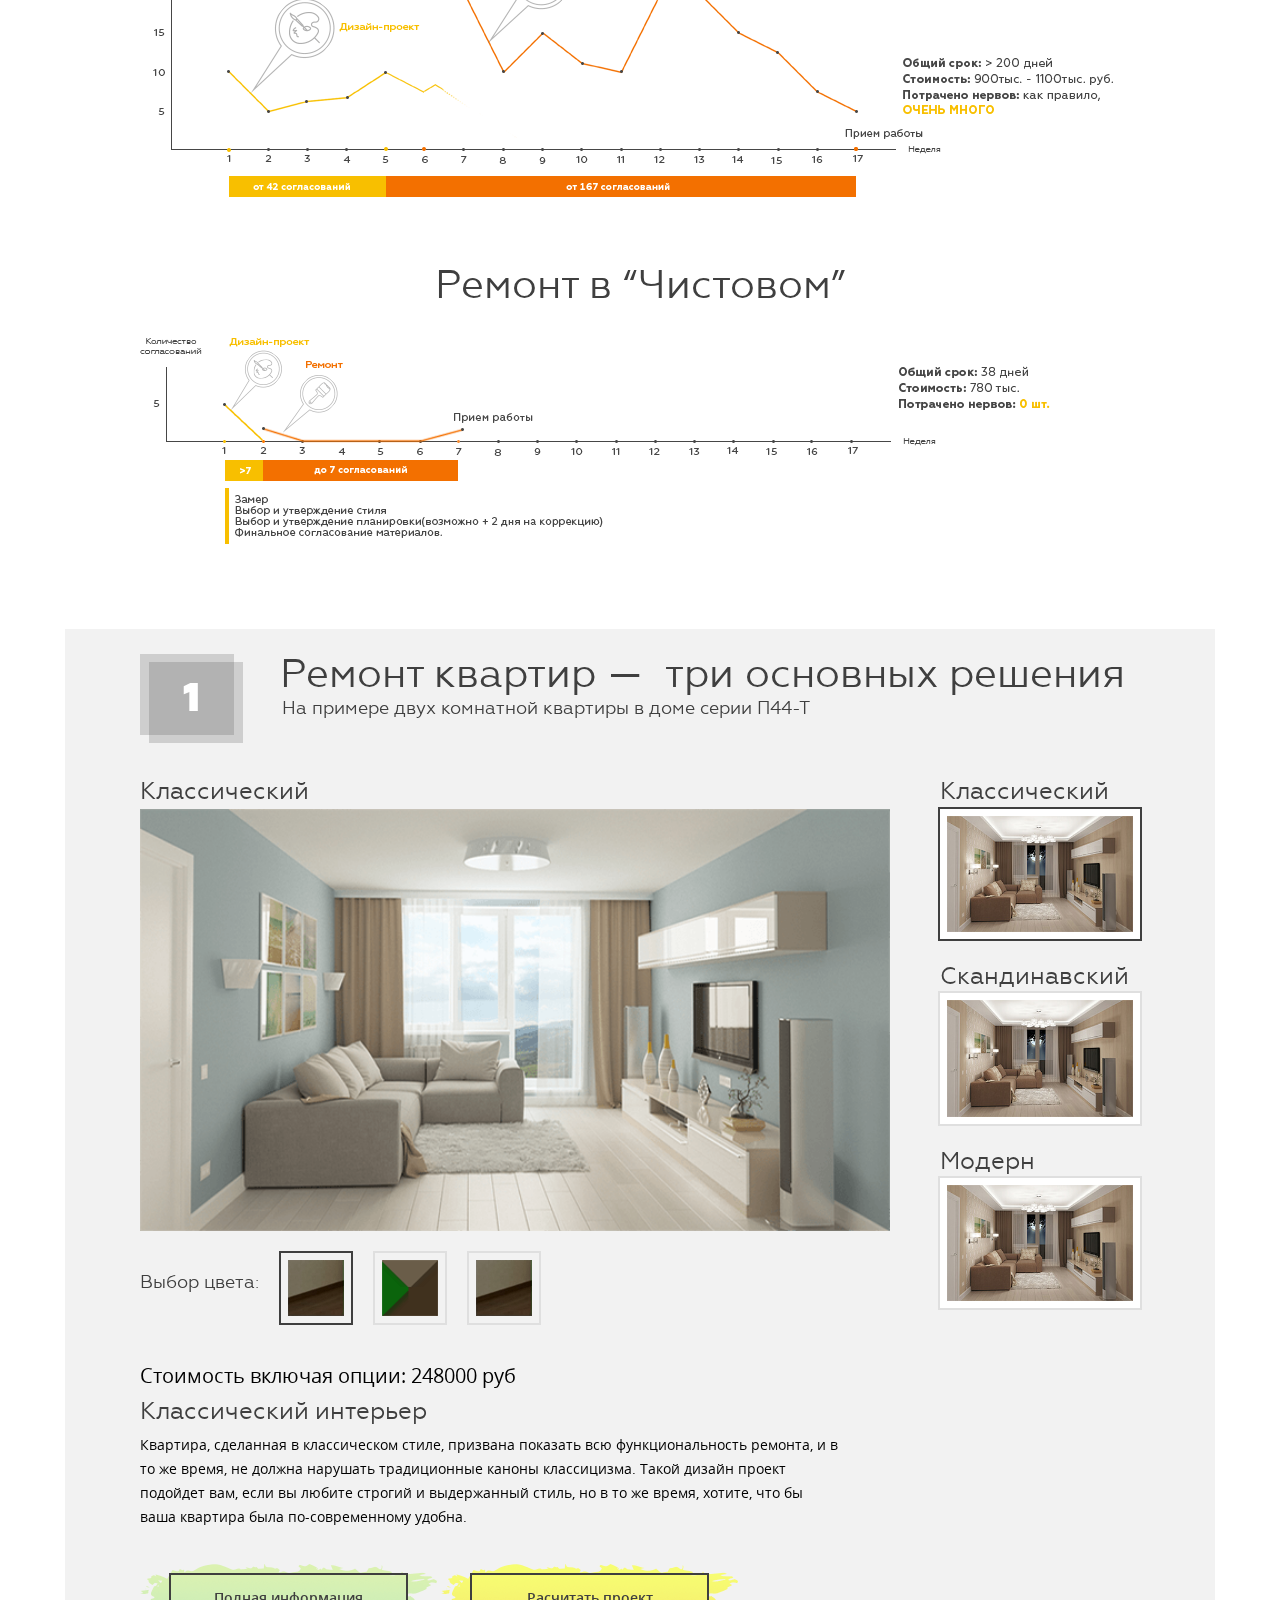
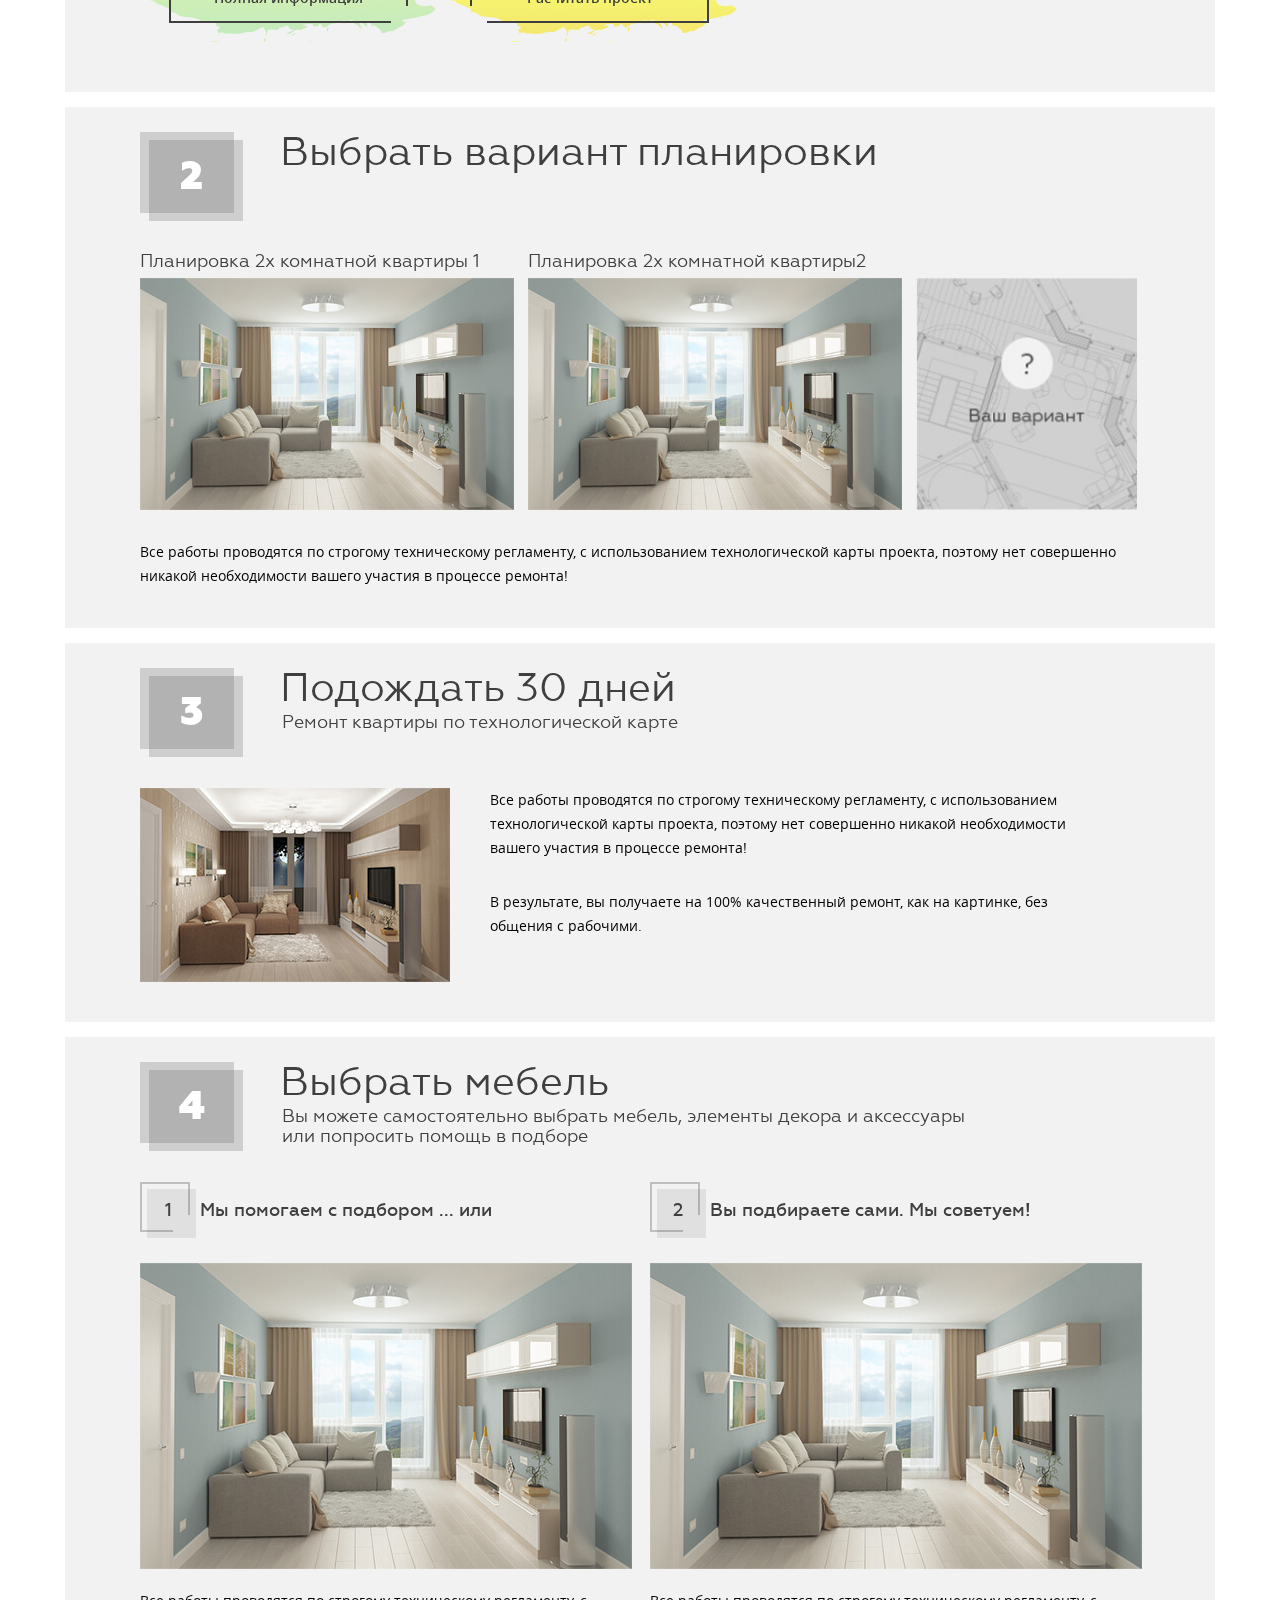
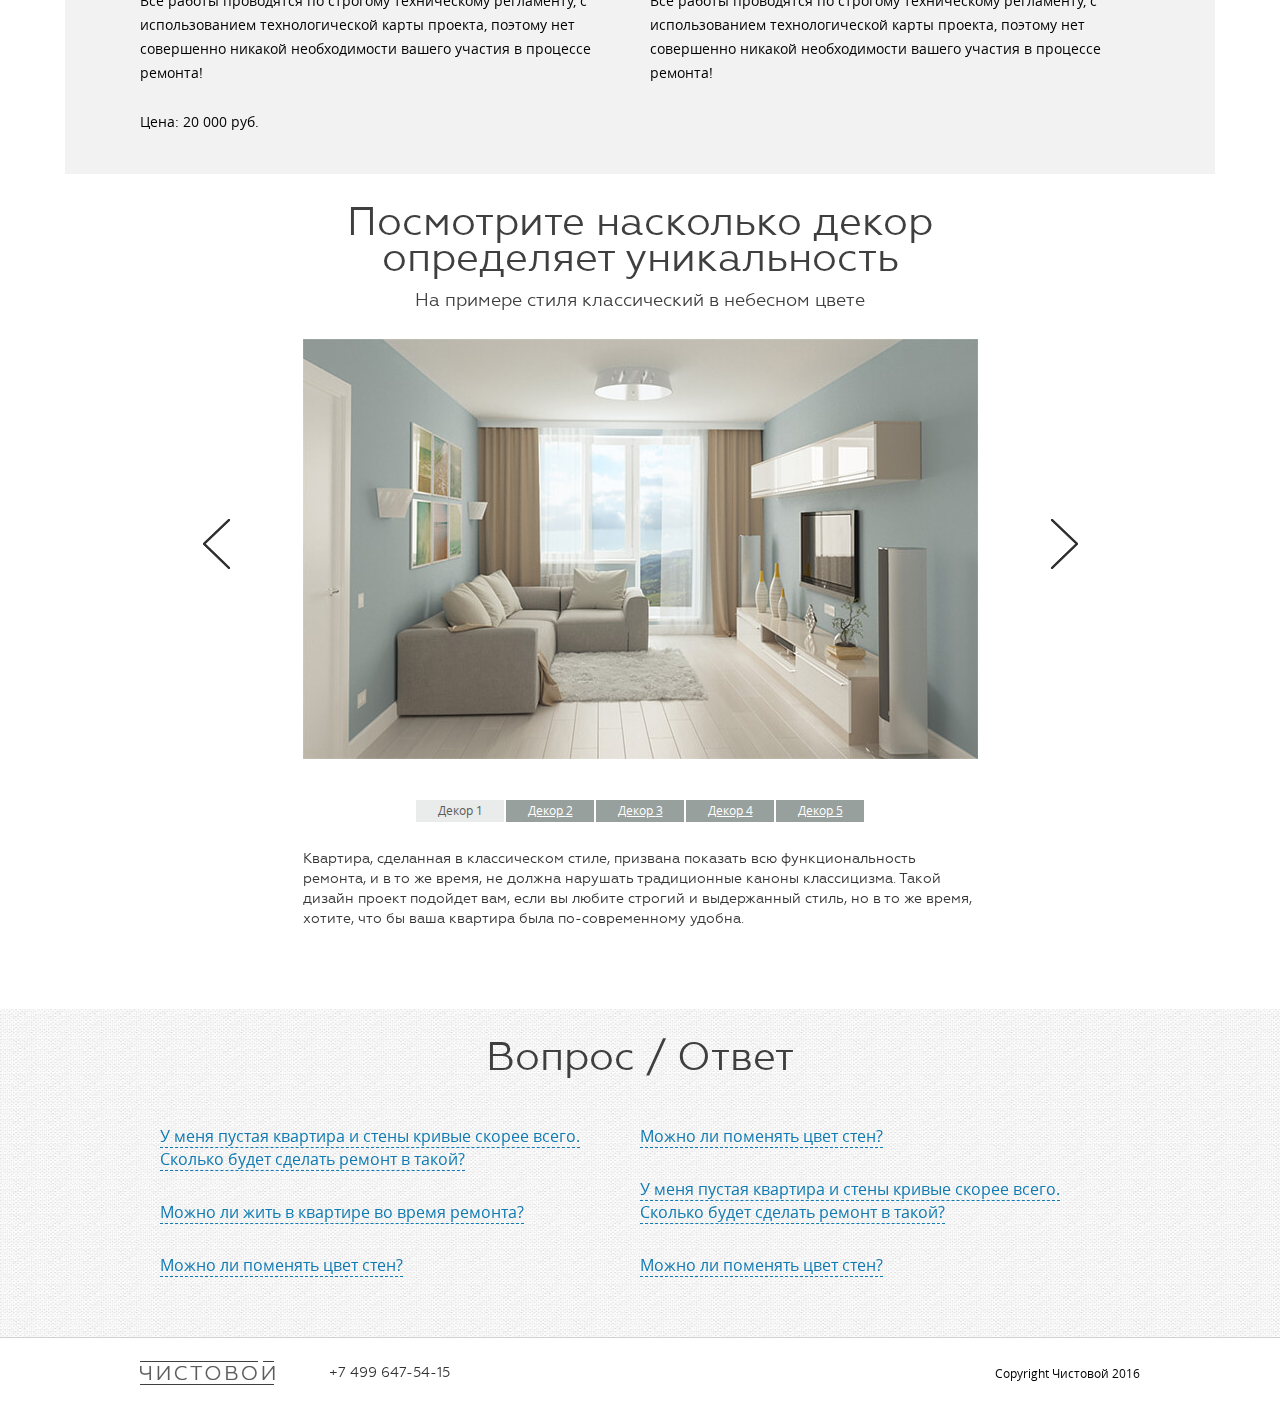
==== commit 9be4d13b: "v 0.2" ====
--- a/index.html
+++ b/index.html
@@ -685,42 +685,43 @@
         <ul>
             <li>
                 <h3>
-                    У меня пустая квартира и стены кривые скорее всего. Сколько будет сделать ремонт в такой?
+                    <u>У меня пустая квартира и стены кривые скорее всего. Сколько будет сделать ремонт в такой?</u>
                 </h3>
                 <p>Lorem ipsum dolor sit amet, consectetur adipisicing elit. A corporis culpa debitis in ipsam, itaque
                     natus nisi nostrum rerum ut.</p>
             </li>
             <li>
                 <h3>
-                    Можно ли жить в квартире во время ремонта?
+                    <u>Можно ли жить в квартире во время ремонта?</u>
                 </h3>
                 <p>Lorem ipsum dolor sit amet, consectetur adipisicing elit. A corporis culpa debitis in ipsam, itaque
                     natus nisi nostrum rerum ut.</p>
             </li>
             <li>
                 <h3>
-                    Можно ли поменять цвет стен?
+                    <u>Можно ли поменять цвет стен?</u>
+                </h3>
+                <p>Lorem ipsum dolor sit amet, consectetur adipisicing elit. A corporis culpa debitis in ipsam, itaque
+                    natus nisi nostrum rerum ut.</p>
+            </li>
+        </ul>
+        <ul>
+            <li>
+                <h3>
+                    <u>Можно ли поменять цвет стен?</u>
                 </h3>
                 <p>Lorem ipsum dolor sit amet, consectetur adipisicing elit. A corporis culpa debitis in ipsam, itaque
                     natus nisi nostrum rerum ut.</p>
             </li>
             <li>
                 <h3>
-                    Можно ли поменять цвет стен?
+                    <u>У меня пустая квартира и стены кривые скорее всего. Сколько будет сделать ремонт в такой?</u>
                 </h3>
                 <p>Lorem ipsum dolor sit amet, consectetur adipisicing elit. A corporis culpa debitis in ipsam, itaque
                     natus nisi nostrum rerum ut.</p>
             </li>
             <li>
-                <h3>
-                    У меня пустая квартира и стены кривые скорее всего. Сколько будет сделать ремонт в такой?
-                </h3>
-                <p>Lorem ipsum dolor sit amet, consectetur adipisicing elit. A corporis culpa debitis in ipsam, itaque
-                    natus nisi nostrum rerum ut.</p>
-            </li>
-            <li>
-                <h3>
-                    Можно ли поменять цвет стен?
+                <h3><u>Можно ли поменять цвет стен?</u>
                 </h3>
                 <p>Lorem ipsum dolor sit amet, consectetur adipisicing elit. A corporis culpa debitis in ipsam, itaque
                     natus nisi nostrum rerum ut.</p>
--- a/css/style.css
+++ b/css/style.css
@@ -848,8 +848,6 @@
 
 .main__slider-big img {
     max-width: 100%;
-
-    box-shadow: 2.5px 4.3px 10px rgba(0, 0, 1, .27);
 }
 
 @media (max-width: 767px) {
@@ -885,8 +883,6 @@
 .main__slider-small img {
     max-width: 100%;
     margin-bottom: 10px;
-
-    box-shadow: 2.5px 4.3px 10px rgba(0, 0, 1, .27);
 }
 
 .main__slider .slick-dots {
@@ -1295,11 +1291,13 @@
 
 .step--4__item {
     float: left;
-
-    width: 50%;
-}
-
-@media (max-width: 991px) {
+    width: 49%;
+    margin-right: 2%;
+}
+.step--4__item:nth-child(2n) {
+    margin-right: 0;
+}
+@media (max-width: 800px) {
     .step--4__item {
         width: 100%;
         margin-bottom: 50px;
@@ -1337,37 +1335,38 @@
     position: relative;
 
     margin-bottom: 25px;
-    padding-left: 70px;
 }
 
 @media (max-width: 767px) {
     .step--4__header {
         min-height: 40px;
+        text-align: left;
     }
 }
 
 .step--4__header span {
+    display: inline-block;
+    vertical-align: middle;
+    font-size: 18px;
+    font-weight: 500;
+    line-height: 1.3;
+    color: #3f3f3f;
+}
+
+@media (max-width: 767px) {
+    .step--4__header span {
+        line-height: 1.2;
+    }
+}
+
+.step--4__marker {
+    display: inline-block;
+    vertical-align: middle;
     font-size: 18px;
     font-weight: 500;
     line-height: 56px;
 
-    color: #3f3f3f;
-}
-
-@media (max-width: 767px) {
-    .step--4__header span {
-        line-height: 1.2;
-    }
-}
-
-.step--4__marker {
-    font-size: 18px;
-    font-weight: 500;
-    line-height: 56px;
-
-    position: absolute;
-    top: 0;
-    left: 0;
+
 
     width: 56px;
     height: 56px;
@@ -1463,9 +1462,6 @@
 .step--1 h3 {
     font-size: 24px;
     font-weight: 400;
-
-    margin-bottom: 10px;
-
     color: #3f3f3f;
 }
 
@@ -1474,9 +1470,7 @@
     font-size: 14px;
     font-weight: 400;
     line-height: 1.71;
-
-    margin-top: 15px;
-
+    margin-top: 5px;
     color: #000;
 }
 
@@ -1487,17 +1481,8 @@
     float: left;
 }
 
-@media (max-width: 991px) {
-    .step-1-main {
-        width: 60%;
-    }
-}
-
-@media (max-width: 767px) {
-    .step-1-main {
-        width: 100%;
-        padding-right: 0;
-    }
+.step-1-main-text .choice-cost {
+    font-size: 20px;
 }
 
 .step-1-main-item {
@@ -1514,6 +1499,11 @@
         width: 100%;
     }
 }
+@media (max-width: 767px) {
+    .step-1-main {
+        width: 60%;
+    }
+}
 
 .step-1-main-item.active {
     z-index: 1;
@@ -1536,13 +1526,10 @@
 }
 
 @media (max-width: 991px) {
-    .step-1-mini-wrap {
-        width: 40%;
-    }
-}
-
-@media (max-width: 767px) {
-    .step-1-mini-wrap {
+    .step--1 h3 {
+        font-size: 18px;
+    }
+    .step-1-main-text {
         width: 100%;
     }
 }
@@ -1552,8 +1539,14 @@
 }
 
 @media (max-width: 767px) {
+    .step-1-mini-wrap {
+        width: 35%;
+    }
     .step-1-mini-wrap img {
         width: 100%;
+    }
+    .step-1-main-text {
+        width: 60%;
     }
 }
 
@@ -1562,11 +1555,12 @@
     cursor: pointer;
 }
 .step-1-mini img {
-    border: 2px solid transparent;
+    border: 7px solid #ffffff;
+    outline: 2px solid #dfdfdf;
 }
 
 .step-1-mini.active img {
-    border: 2px solid #000000;
+    outline: 2px solid #3f3f3f;
 }
 
 .step-1-slider {
@@ -1575,8 +1569,7 @@
 
 .step-1-dots {
     font-size: 0;
-
-    margin-bottom: 35px;
+    margin-bottom: 10px;
 }
 
 .step-1-dots span {
@@ -1628,9 +1621,9 @@
 
 .step--1__links {
     float: left;
-    width: 30%;
+    width: 100%;
     margin-top: 35px;
-    text-align: right;
+    text-align: left;
 }
 
 .step--1__links .s1 {
@@ -1638,15 +1631,11 @@
     font-size: 14px;
     font-weight: 600;
     line-height: 68px;
-
-    display: block;
-
+    display: inline-block;
     width: 297px;
     height: 78px;
     margin-bottom: 10px;
-
     text-align: center;
-
     color: #3f3f3f;
     background: url('../img/design/btn/s1.png');
 }
@@ -1656,8 +1645,11 @@
 }
 
 @media (max-width: 767px) {
-    .step--1__links .s1 {
-        margin: 0 auto 10px;
+    .step--1__links {
+        width: 60%;
+    }
+    .step--1__links .s1, .step--1__links .s2 {
+        margin: 0 0 10px;
     }
 }
 
@@ -1666,26 +1658,35 @@
     font-size: 14px;
     font-weight: 600;
     line-height: 68px;
-
-    display: block;
-
+    display: inline-block;
     width: 297px;
     height: 78px;
-
     text-align: center;
-
     color: #3f3f3f;
     background: url('../img/design/btn/s2.png');
 }
 
-@media (max-width: 767px) {
-    .step--1__links .s2 {
-        margin: auto;
-    }
-}
 
 .step--1__links .s2:hover {
     opacity: .7;
+}
+
+@media (max-width: 480px) {
+    .step-1-main {
+        width: 100%;
+        padding-top: 100%;
+    }
+    .step-1-mini-wrap {
+        width: 100%;
+    }
+    .step-1-mini {
+        width: 45%;
+        margin-right: 5%;
+        float: left;
+    }
+    .step-1-main-text {
+        width: 100%;
+    }
 }
 
 .decor-slider {
@@ -1838,13 +1839,12 @@
     font-size: 14px;
     font-weight: 400;
     line-height: 1.71;
-
     color: #000;
 }
 
 .qa {
     padding: 30px 0;
-
+    font-size: 0;
     background: url('../img/design/bg/gray-pattern.jpg');
 }
 
@@ -1852,11 +1852,8 @@
     font-size: 40px;
     font-weight: 400;
     line-height: .9;
-
     margin-bottom: 50px;
-
     text-align: center;
-
     color: #3f3f3f;
 }
 
@@ -1867,35 +1864,29 @@
 }
 
 .qa ul {
+    display: inline-block;
+    vertical-align: top;
+    width: 50%;
     margin: 0;
-    padding: 0;
-
     list-style: none;
-
-    -webkit-column-count: 2;
-    -moz-column-count: 2;
-    column-count: 2;
-}
-
-@media (max-width: 767px) {
-    .qa ul {
-        -webkit-column-count: 1;
-        -moz-column-count: 1;
-        column-count: 1;
-    }
-}
+    font-size: 0;
+    padding: 0 20px 0 0;
+}
+
 
 .qa ul li {
+    display: block;
+    vertical-align: top;
+    width: 100%;
     font-family: 'OpenSans', sans-serif;
     font-size: 14px;
     font-weight: 400;
-    line-height: 1.71;
-
+    line-height: 1.4;
     margin-bottom: 25px;
-
-    text-decoration: underline;
-
     color: #0f7ab1;
+}
+.qa ul:nth-child(2n)  {
+    padding: 0 0 0 20px;
 }
 
 .qa ul li:hover {
@@ -1903,16 +1894,24 @@
 }
 
 .qa ul li h3 {
+    display: inline-block;
     font-weight: 400;
     line-height: inherit;
-
     cursor: pointer;
+    text-decoration: none;
+    color: #0f7ab1;
+    margin-bottom: 5px;
+}
+.qa ul li h3 u {
+    text-decoration: none;
+    border-bottom: 1px dashed;
 }
 
 .qa ul li p {
     display: none;
-
+    padding-right: 40px;
     margin-top: 4px;
+    color: #000000;
 }
 
 .qa ul li.active {
